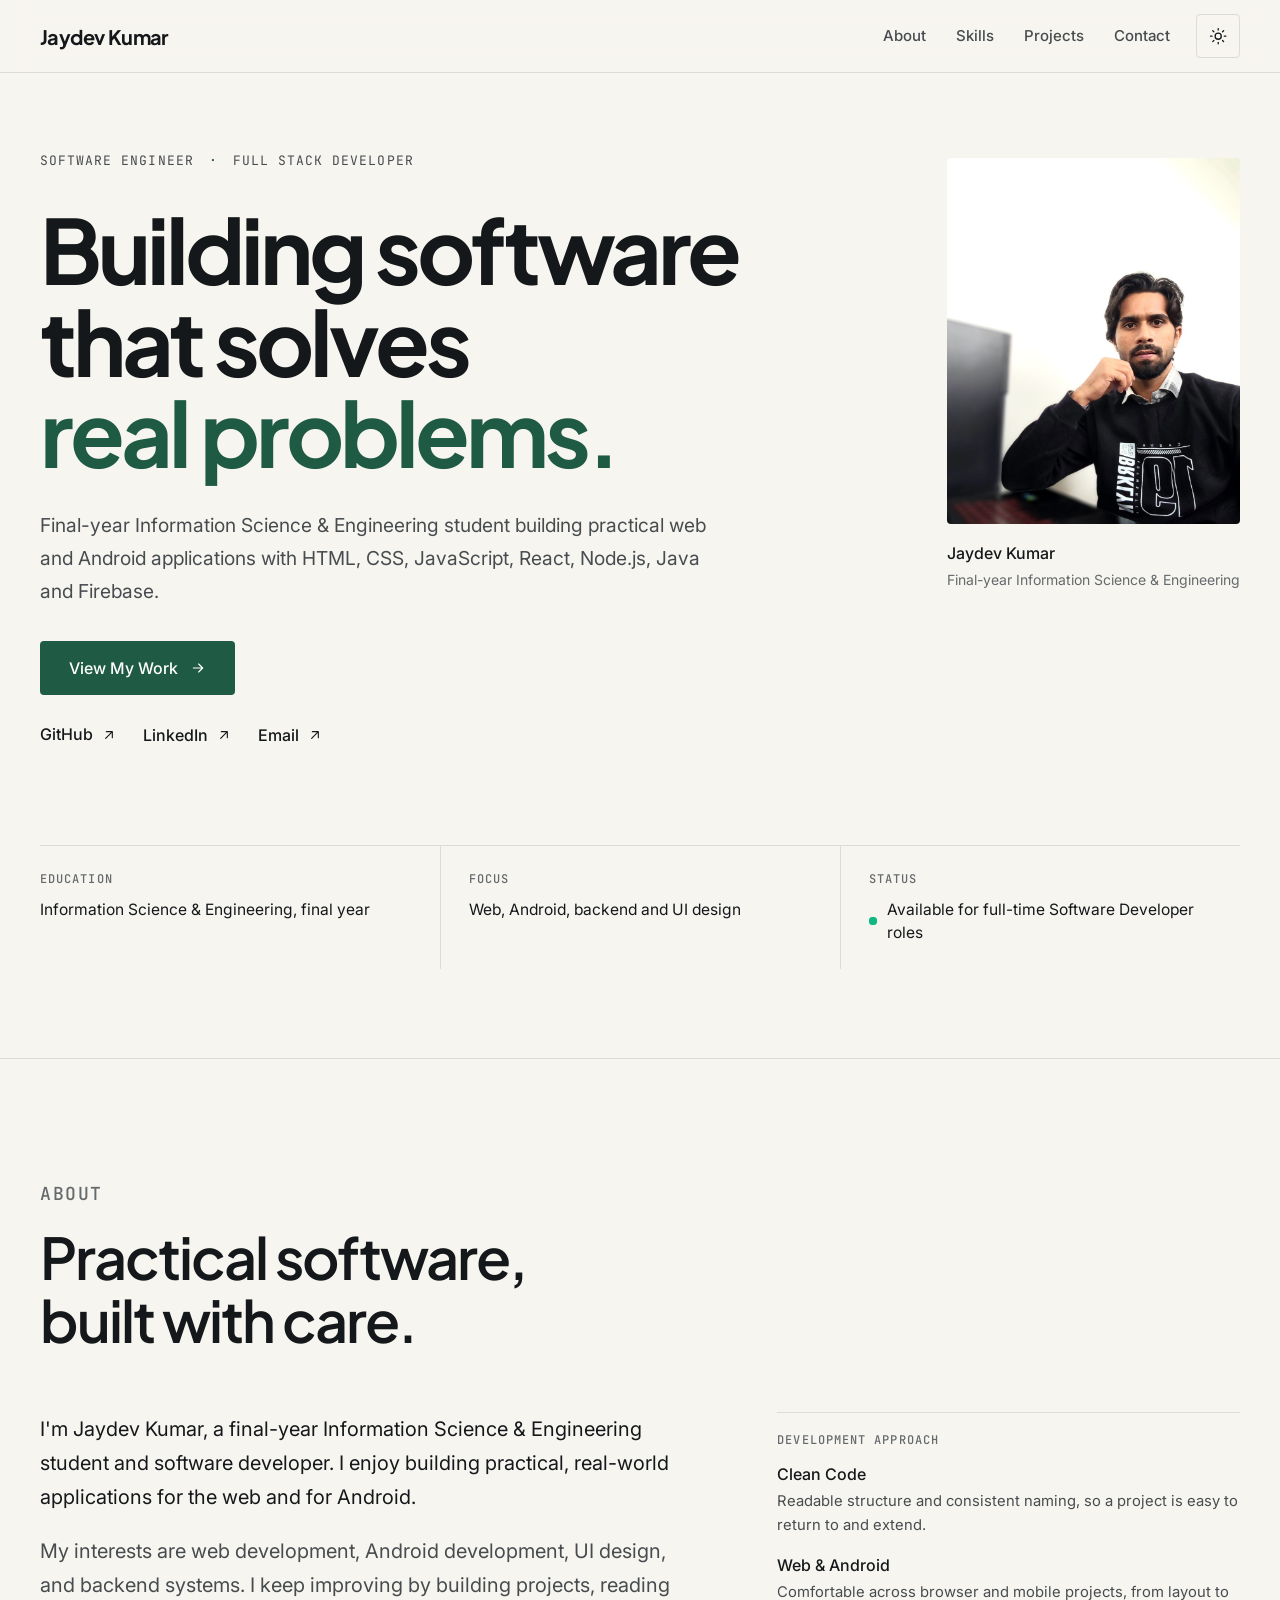
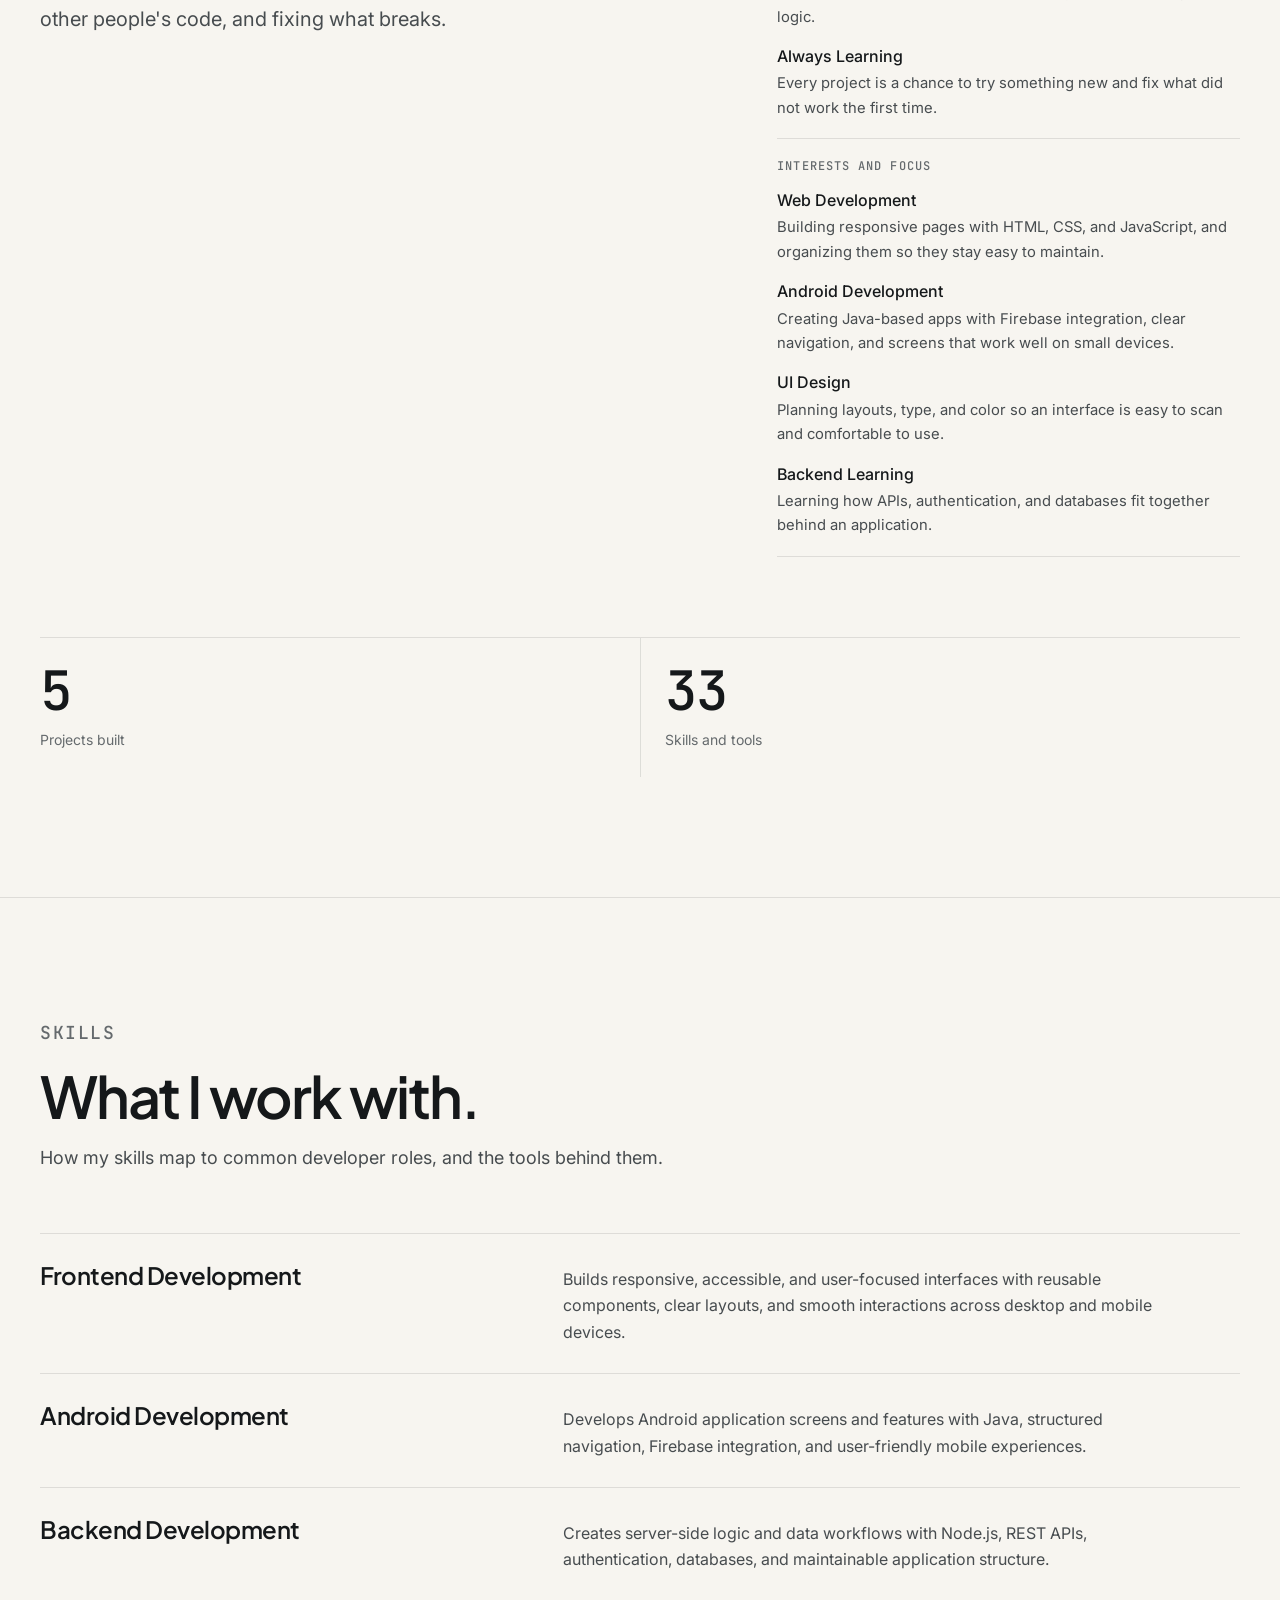
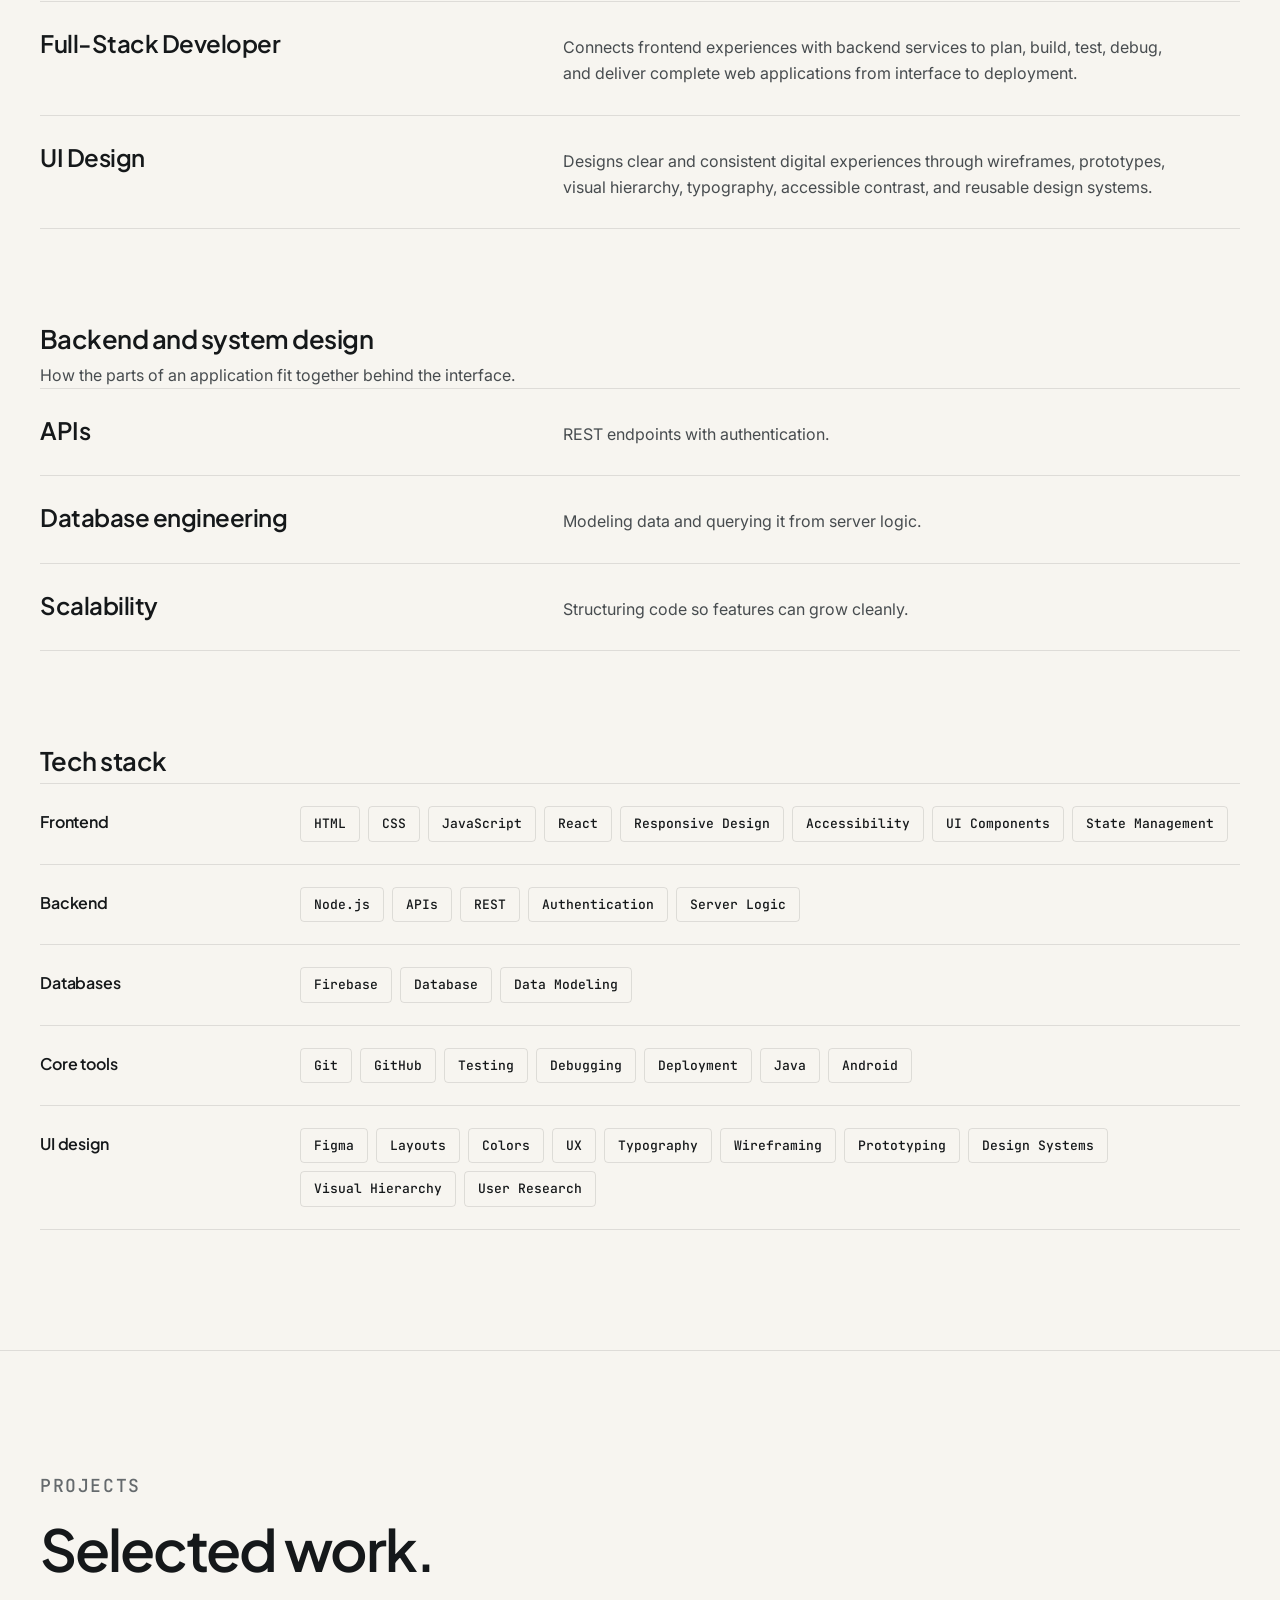
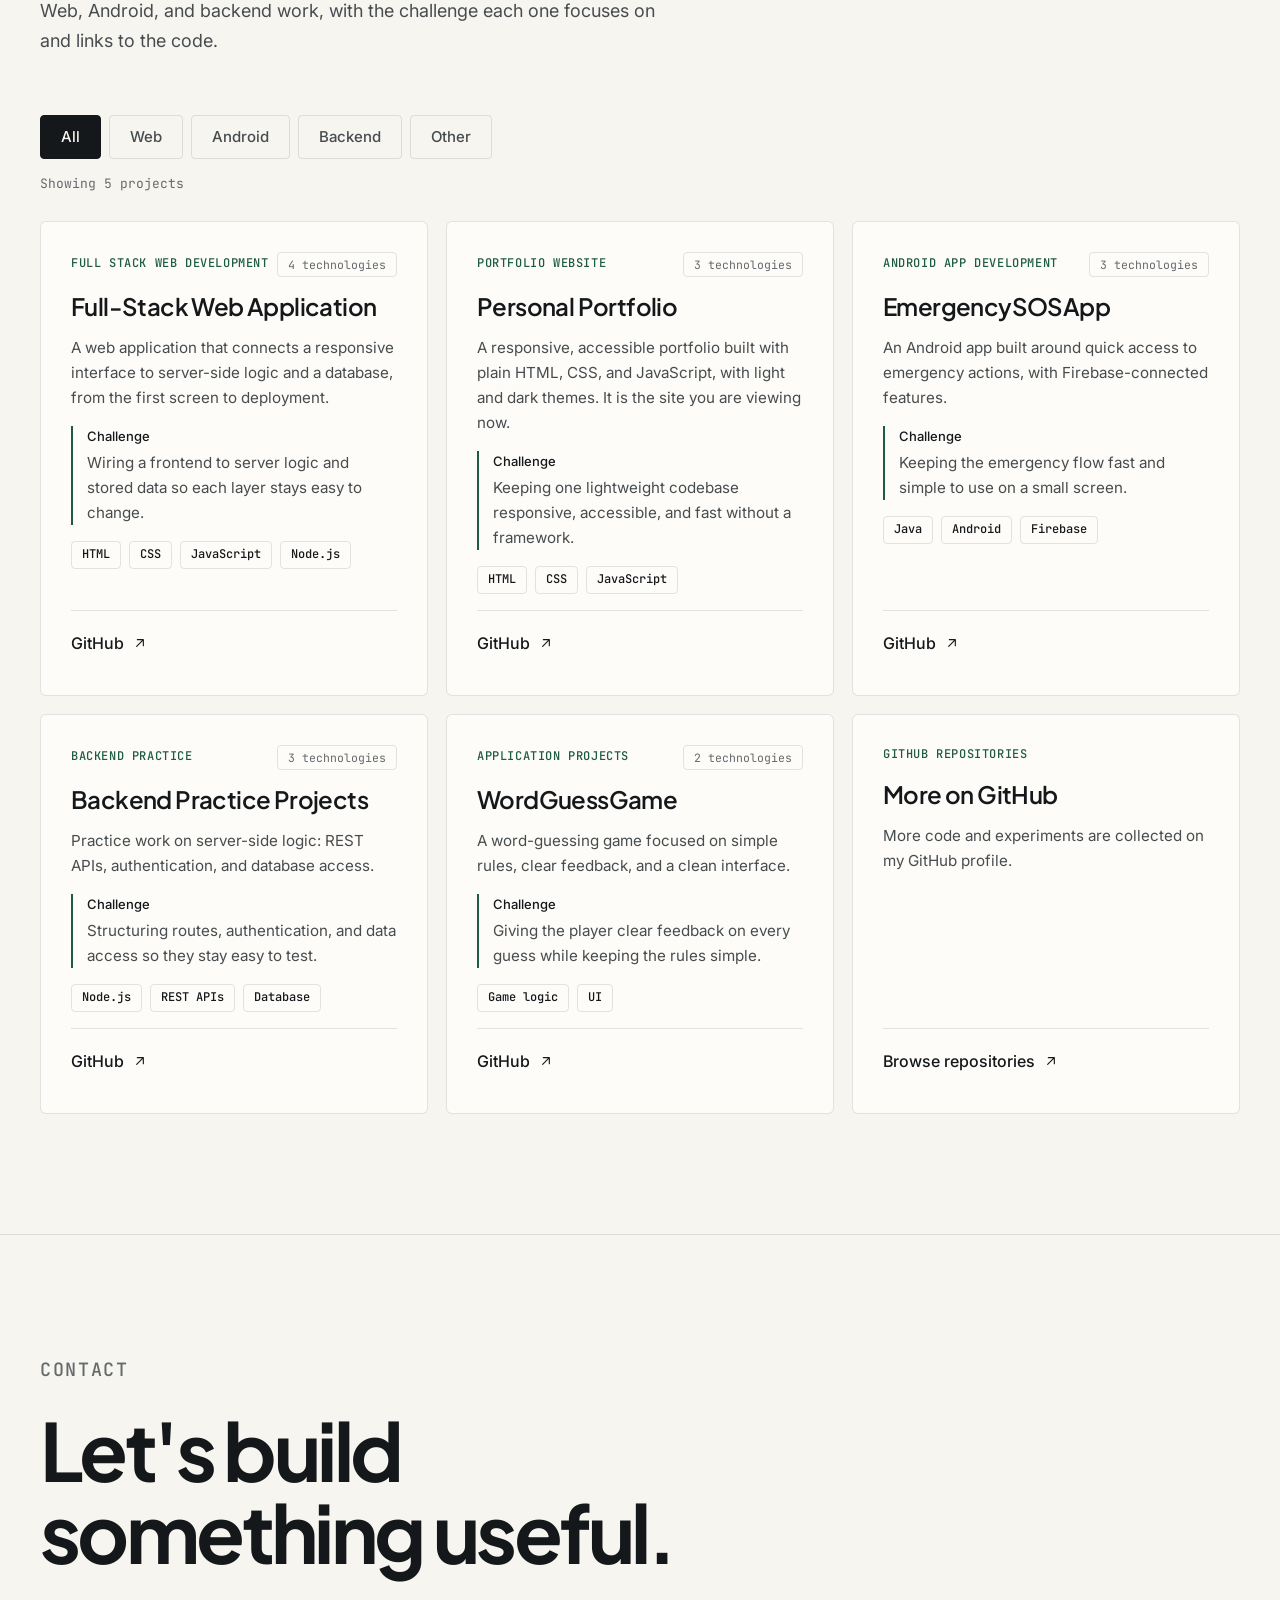
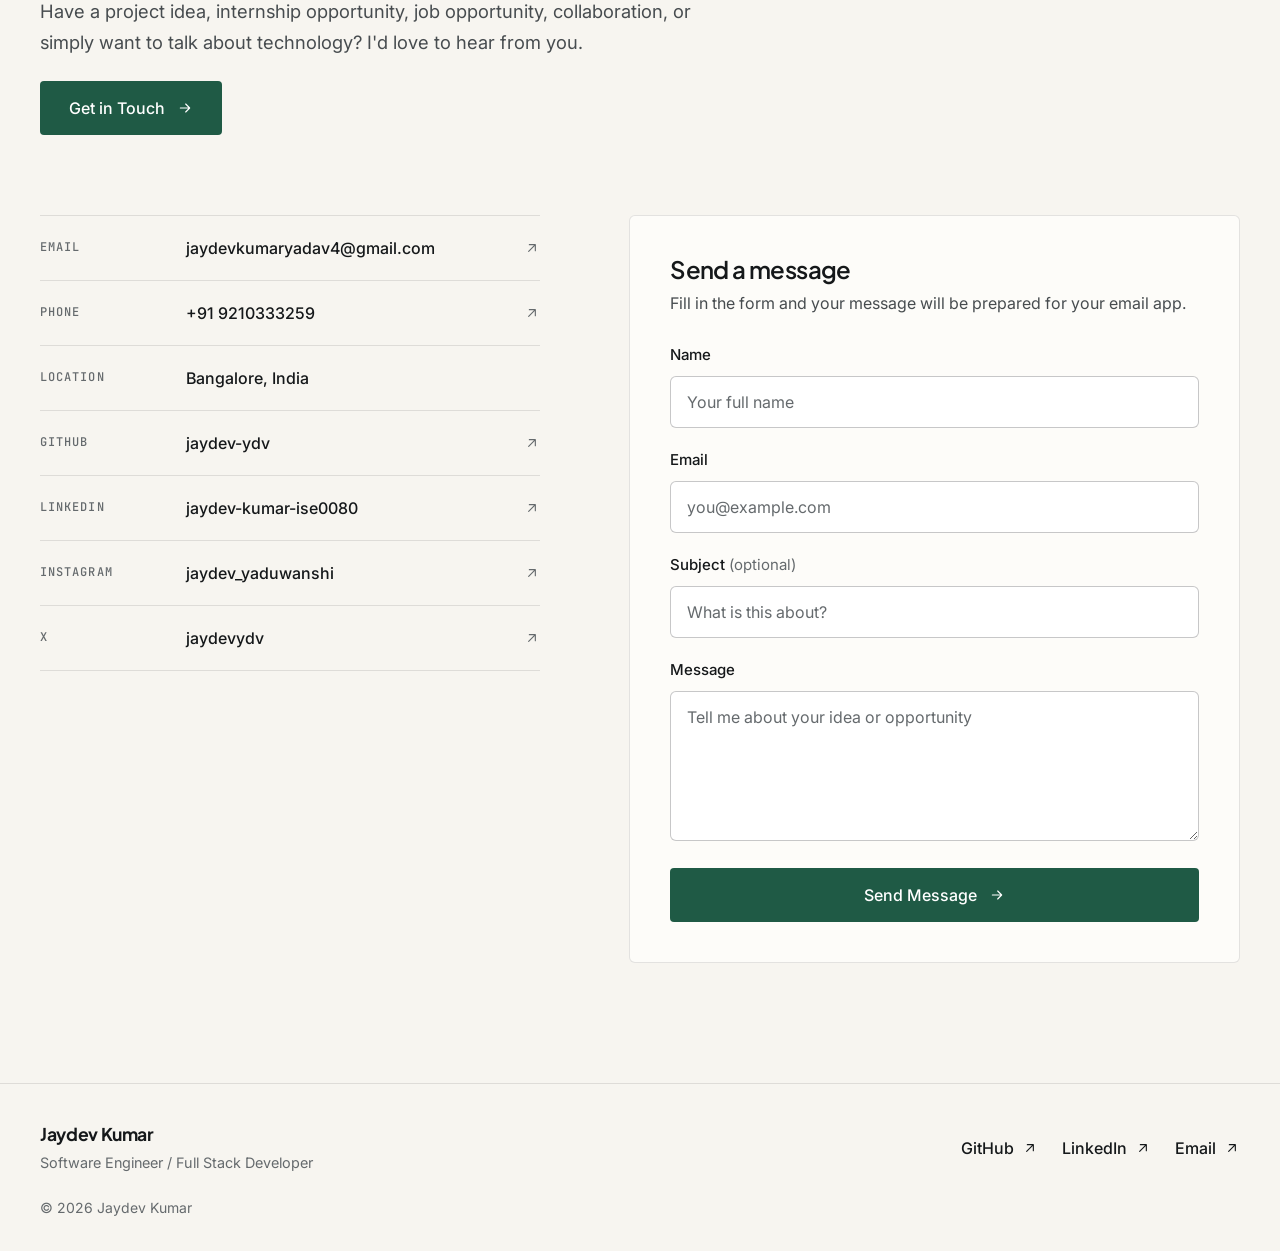
==== index.html @ a33bdfae "Add portfolio website" ====
<!DOCTYPE html>
<html lang="en" data-theme="light">
<head>
    <meta charset="utf-8">
    <meta name="viewport" content="width=device-width, initial-scale=1">
    <title>Jaydev Kumar | Software Engineer &amp; Full-Stack Developer</title>
    <meta name="description" content="Portfolio of Jaydev Kumar, a final-year Information Science &amp; Engineering student and full-stack developer building practical web and Android applications with JavaScript, React, Node.js, Java and Firebase.">
    <meta name="theme-color" content="#f7f5f0">
    <meta name="color-scheme" content="light dark">
    <meta property="og:type" content="website">
    <meta property="og:title" content="Jaydev Kumar | Software Engineer &amp; Full-Stack Developer">
    <meta property="og:description" content="Final-year Information Science &amp; Engineering student building practical web and Android applications. View projects, skills and contact details.">
    <meta name="twitter:card" content="summary">
    <script type="application/ld+json">
    {
        "@context": "https://schema.org",
        "@type": "Person",
        "name": "Jaydev Kumar",
        "jobTitle": "Software Engineer and Full-Stack Developer",
        "description": "Final-year Information Science and Engineering student building practical web and Android applications with JavaScript, React, Node.js, Java and Firebase."
    }
    </script>

    <!-- Sets the theme before first paint: saved choice, otherwise the system preference. Prevents a wrong-theme flash. -->
    <script>
        (function () {
            var t = null;
            try { t = localStorage.getItem("theme"); } catch (e) {}
            if (t !== "light" && t !== "dark") {
                t = window.matchMedia && window.matchMedia("(prefers-color-scheme: dark)").matches ? "dark" : "light";
            }
            document.documentElement.setAttribute("data-theme", t);
            var m = document.querySelector('meta[name="theme-color"]');
            if (m) m.setAttribute("content", t === "dark" ? "#08071a" : "#f7f5f0");
        })();
    </script>

    <link rel="icon" href="data:image/svg+xml,%3Csvg xmlns='http://www.w3.org/2000/svg' viewBox='0 0 64 64'%3E%3Crect width='64' height='64' rx='14' fill='%231f5a45'/%3E%3Ctext x='32' y='42' font-size='28' font-family='Arial' font-weight='800' text-anchor='middle' fill='white'%3EJK%3C/text%3E%3C/svg%3E">
    <link rel="preconnect" href="https://fonts.googleapis.com">
    <link rel="preconnect" href="https://fonts.gstatic.com" crossorigin>
    <link href="https://fonts.googleapis.com/css2?family=Inter:wght@400;500&amp;family=JetBrains+Mono:wght@500&amp;family=Plus+Jakarta+Sans:wght@500;600;700;800&amp;display=swap" rel="stylesheet">
    <link rel="stylesheet" href="https://cdnjs.cloudflare.com/ajax/libs/font-awesome/6.5.2/css/all.min.css">
    <link rel="stylesheet" href="style.css">
    <script src="script.js" defer></script>
</head>
<body>
    <!-- Icon sprite -->
    <svg class="sprite" aria-hidden="true" focusable="false">
        <symbol id="i-sun" viewBox="0 0 24 24"><circle cx="12" cy="12" r="4"/><path d="M12 2v2M12 20v2M4.9 4.9l1.4 1.4M17.7 17.7l1.4 1.4M2 12h2M20 12h2M4.9 19.1l1.4-1.4M17.7 6.3l1.4-1.4"/></symbol>
        <symbol id="i-moon" viewBox="0 0 24 24"><path d="M21 12.8A9 9 0 1 1 11.2 3a7 7 0 0 0 9.8 9.8z"/></symbol>
        <symbol id="i-arrow-right" viewBox="0 0 24 24"><path d="M5 12h14M13 6l6 6-6 6"/></symbol>
        <symbol id="i-arrow-down" viewBox="0 0 24 24"><path d="M12 5v14M6 13l6 6 6-6"/></symbol>
        <symbol id="i-arrow-ne" viewBox="0 0 24 24"><path d="M7 17 17 7M8 7h9v9"/></symbol>
    </svg>

    <!-- Dark theme only: a quiet universe behind the page. Built by script.js, hidden in light. -->
    <div class="cosmos" aria-hidden="true">
        <span class="nebula nebula--a"></span>
        <span class="nebula nebula--b"></span>
        <span class="nebula nebula--c"></span>
        <span class="stars stars--a" data-share="0.5"></span>
        <span class="stars stars--b" data-share="0.3"></span>
        <span class="stars stars--md stars--drift" data-share="0.15"></span>
        <span class="stars stars--lg stars--a" data-share="0.05"></span>
    </div>

    <a class="skip-link" href="#main">Skip to main content</a>

    <header class="site-header">
        <nav class="container nav" aria-label="Primary">
            <a class="brand" href="#home" aria-label="Jaydev Kumar, back to top">Jaydev Kumar</a>

            <div class="nav-menu" id="nav-menu">
                <ul class="nav-links">
                    <li><a href="#about" data-nav="about">About</a></li>
                    <li><a href="#skills" data-nav="skills">Skills</a></li>
                    <li><a href="#projects" data-nav="projects">Projects</a></li>
                    <li><a href="#contact" data-nav="contact">Contact</a></li>
                </ul>
                <!-- Add your resume as resume.pdf next to this file. Both CV links hide themselves if it is missing. -->
                <a class="nav-cv" href="resume.pdf" download="Jaydev-Kumar-Resume.pdf" data-resume>Download CV <svg class="ico ico-d" aria-hidden="true"><use href="#i-arrow-down"/></svg></a>
            </div>

            <div class="nav-tools">
                <button class="theme-toggle" type="button" data-theme-toggle aria-label="Switch to dark theme" title="Switch theme">
                    <svg class="ico ico-sun" aria-hidden="true"><use href="#i-sun"/></svg>
                    <svg class="ico ico-moon" aria-hidden="true"><use href="#i-moon"/></svg>
                </button>
                <button class="nav-toggle" type="button" aria-expanded="false" aria-controls="nav-menu" aria-label="Menu">
                    <span></span><span></span><span></span>
                </button>
            </div>
        </nav>
    </header>

    <!-- Floating social icons: dark theme, wide screens -->
    <nav class="float-socials" aria-label="Social links">
        <a href="https://github.com/jaydev-ydv" target="_blank" rel="noopener noreferrer" aria-label="GitHub (opens in a new tab)" title="GitHub"><i class="fa-brands fa-github" aria-hidden="true"></i></a>
        <a href="https://www.linkedin.com/in/jaydev-kumar-ise0080/" target="_blank" rel="noopener noreferrer" aria-label="LinkedIn (opens in a new tab)" title="LinkedIn"><i class="fa-brands fa-linkedin-in" aria-hidden="true"></i></a>
        <a href="https://mail.google.com/mail/?view=cm&amp;fs=1&amp;to=jaydevkumaryadav4@gmail.com" target="_blank" rel="noopener noreferrer" aria-label="Email (opens in a new tab)" title="Email"><i class="fa-solid fa-envelope" aria-hidden="true"></i></a>
    </nav>

    <main id="main" tabindex="-1">

        <!-- HERO -->
        <section class="hero" id="home" data-spy="home" aria-labelledby="hero-title">
            <div class="container">
                <div class="hero-grid">
                    <div class="hero-copy">
                        <p class="eyebrow">Software Engineer <i>&middot;</i> Full Stack Developer</p>
                        <h1 id="hero-title">Building software that solves <span class="accent">real problems.</span></h1>
                        <p class="hero-lead">Final-year Information Science &amp; Engineering student building practical web and Android applications with HTML, CSS, JavaScript, React, Node.js, Java and Firebase.</p>
                        <div class="btn-row">
                            <a class="btn btn-primary" href="#projects">View My Work <svg class="ico ico-r" aria-hidden="true"><use href="#i-arrow-right"/></svg></a>
                            <a class="btn btn-ghost" href="resume.pdf" download="Jaydev-Kumar-Resume.pdf" data-resume>Download CV <svg class="ico ico-d" aria-hidden="true"><use href="#i-arrow-down"/></svg></a>
                        </div>
                        <ul class="hero-links" aria-label="Find me online">
                            <li><a class="link-arrow" href="https://github.com/jaydev-ydv" target="_blank" rel="noopener noreferrer">GitHub <svg class="ico" aria-hidden="true"><use href="#i-arrow-ne"/></svg><span class="visually-hidden"> (opens in a new tab)</span></a></li>
                            <li><a class="link-arrow" href="https://www.linkedin.com/in/jaydev-kumar-ise0080/" target="_blank" rel="noopener noreferrer">LinkedIn <svg class="ico" aria-hidden="true"><use href="#i-arrow-ne"/></svg><span class="visually-hidden"> (opens in a new tab)</span></a></li>
                            <li><a class="link-arrow" href="https://mail.google.com/mail/?view=cm&amp;fs=1&amp;to=jaydevkumaryadav4@gmail.com" target="_blank" rel="noopener noreferrer">Email <svg class="ico" aria-hidden="true"><use href="#i-arrow-ne"/></svg><span class="visually-hidden"> (opens in a new tab)</span></a></li>
                        </ul>
                    </div>

                    <div class="hero-visual">
                        <figure class="portrait">
                            <span class="sky-body moon" aria-hidden="true"></span>
                            <span class="sky-body planet" aria-hidden="true"></span>
                            <div class="portrait-frame">
                                <span class="portrait-initials" aria-hidden="true">JK</span>
                                <img src="images/profile.jpeg" alt="Portrait of Jaydev Kumar" width="800" height="1000" fetchpriority="high" decoding="async">
                            </div>
                            <figcaption>
                                <strong>Jaydev Kumar</strong>
                                <span>Final-year Information Science &amp; Engineering</span>
                            </figcaption>
                        </figure>
                    </div>
                </div>

                <dl class="hero-meta">
                    <div class="meta-cell">
                        <dt class="label">Education</dt>
                        <dd>Information Science &amp; Engineering, final year</dd>
                    </div>
                    <div class="meta-cell">
                        <dt class="label">Focus</dt>
                        <dd>Web, Android, backend and UI design</dd>
                    </div>
                    <div class="meta-cell">
                        <dt class="label">Status</dt>
                        <dd><span class="pulse" aria-hidden="true"></span>Available for full-time Software Developer roles</dd>
                    </div>
                </dl>
            </div>
        </section>

        <!-- ABOUT -->
        <section class="section section--first" id="about" data-spy="about" aria-labelledby="about-title">
            <div class="container">
                <div class="section-head" data-reveal>
                    <p class="label">About</p>
                    <h2 id="about-title">Practical software, built with care.</h2>
                </div>

                <div class="about-grid">
                    <div class="about-copy" data-reveal>
                        <p>I'm Jaydev Kumar, a final-year Information Science &amp; Engineering student and software developer. I enjoy building practical, real-world applications for the web and for Android.</p>
                        <p>My interests are web development, Android development, UI design, and backend systems. I keep improving by building projects, reading other people's code, and fixing what breaks.</p>
                    </div>

                    <dl class="facts" data-reveal>
                        <div>
                            <dt class="label">Development approach</dt>
                            <dd>
                                <ul class="approach">
                                    <li><strong>Clean Code</strong><span>Readable structure and consistent naming, so a project is easy to return to and extend.</span></li>
                                    <li><strong>Web &amp; Android</strong><span>Comfortable across browser and mobile projects, from layout to logic.</span></li>
                                    <li><strong>Always Learning</strong><span>Every project is a chance to try something new and fix what did not work the first time.</span></li>
                                </ul>
                            </dd>
                        </div>
                        <div>
                            <dt class="label">Interests and focus</dt>
                            <dd>
                                <ul class="approach">
                                    <li><strong>Web Development</strong><span>Building responsive pages with HTML, CSS, and JavaScript, and organizing them so they stay easy to maintain.</span></li>
                                    <li><strong>Android Development</strong><span>Creating Java-based apps with Firebase integration, clear navigation, and screens that work well on small devices.</span></li>
                                    <li><strong>UI Design</strong><span>Planning layouts, type, and color so an interface is easy to scan and comfortable to use.</span></li>
                                    <li><strong>Backend Learning</strong><span>Learning how APIs, authentication, and databases fit together behind an application.</span></li>
                                </ul>
                            </dd>
                        </div>
                    </dl>
                </div>

                <!-- Counts are read from the page, so they always match. -->
                <div class="stats" data-reveal>
                    <div class="stat">
                        <span class="stat-num" data-stat="projects">5</span>
                        <span class="stat-label">Projects built</span>
                    </div>
                    <div class="stat">
                        <span class="stat-num" data-stat="skills">33</span>
                        <span class="stat-label">Skills and tools</span>
                    </div>
                    <!-- Set data-value to your real LeetCode count (for example data-value="120"). Stays hidden until then. -->
                    <div class="stat" data-stat-optional data-value="">
                        <span class="stat-num" data-stat="leetcode">0</span>
                        <span class="stat-label">LeetCode problems solved</span>
                    </div>
                </div>
            </div>
        </section>

        <!-- SKILLS -->
        <section class="section" id="skills" data-spy="skills" aria-labelledby="skills-title">
            <div class="container">
                <div class="section-head" data-reveal>
                    <p class="label">Skills</p>
                    <h2 id="skills-title">What I work with.</h2>
                    <p>How my skills map to common developer roles, and the tools behind them.</p>
                </div>

                <h3 class="visually-hidden">Job details</h3>
                <ul class="roles">
                    <li data-reveal>
                        <h3>Frontend Development</h3>
                        <p>Builds responsive, accessible, and user-focused interfaces with reusable components, clear layouts, and smooth interactions across desktop and mobile devices.</p>
                    </li>
                    <li data-reveal>
                        <h3>Android Development</h3>
                        <p>Develops Android application screens and features with Java, structured navigation, Firebase integration, and user-friendly mobile experiences.</p>
                    </li>
                    <li data-reveal>
                        <h3>Backend Development</h3>
                        <p>Creates server-side logic and data workflows with Node.js, REST APIs, authentication, databases, and maintainable application structure.</p>
                    </li>
                    <li data-reveal>
                        <h3>Full-Stack Developer</h3>
                        <p>Connects frontend experiences with backend services to plan, build, test, debug, and deliver complete web applications from interface to deployment.</p>
                    </li>
                    <li data-reveal>
                        <h3>UI Design</h3>
                        <p>Designs clear and consistent digital experiences through wireframes, prototypes, visual hierarchy, typography, accessible contrast, and reusable design systems.</p>
                    </li>
                </ul>

                <h3 class="subhead" data-reveal>Backend and system design</h3>
                <p data-reveal>How the parts of an application fit together behind the interface.</p>
                <ul class="roles">
                    <li data-reveal>
                        <h3>APIs</h3>
                        <p>REST endpoints with authentication.</p>
                    </li>
                    <li data-reveal>
                        <h3>Database engineering</h3>
                        <p>Modeling data and querying it from server logic.</p>
                    </li>
                    <li data-reveal>
                        <h3>Scalability</h3>
                        <p>Structuring code so features can grow cleanly.</p>
                    </li>
                </ul>

                <h3 class="subhead" data-reveal>Tech stack</h3>
                <div class="stack" id="stack" data-reveal>
                    <div class="stack-row">
                        <h3>Frontend</h3>
                        <ul class="pill-list">
                            <li class="pill">HTML</li>
                            <li class="pill">CSS</li>
                            <li class="pill">JavaScript</li>
                            <li class="pill">React</li>
                            <li class="pill">Responsive Design</li>
                            <li class="pill">Accessibility</li>
                            <li class="pill">UI Components</li>
                            <li class="pill">State Management</li>
                        </ul>
                    </div>
                    <div class="stack-row">
                        <h3>Backend</h3>
                        <ul class="pill-list">
                            <li class="pill">Node.js</li>
                            <li class="pill">APIs</li>
                            <li class="pill">REST</li>
                            <li class="pill">Authentication</li>
                            <li class="pill">Server Logic</li>
                        </ul>
                    </div>
                    <div class="stack-row">
                        <h3>Databases</h3>
                        <ul class="pill-list">
                            <li class="pill">Firebase</li>
                            <li class="pill">Database</li>
                            <li class="pill">Data Modeling</li>
                        </ul>
                    </div>
                    <div class="stack-row">
                        <h3>Core tools</h3>
                        <ul class="pill-list">
                            <li class="pill">Git</li>
                            <li class="pill">GitHub</li>
                            <li class="pill">Testing</li>
                            <li class="pill">Debugging</li>
                            <li class="pill">Deployment</li>
                            <li class="pill">Java</li>
                            <li class="pill">Android</li>
                        </ul>
                    </div>
                    <div class="stack-row">
                        <h3>UI design</h3>
                        <ul class="pill-list">
                            <li class="pill">Figma</li>
                            <li class="pill">Layouts</li>
                            <li class="pill">Colors</li>
                            <li class="pill">UX</li>
                            <li class="pill">Typography</li>
                            <li class="pill">Wireframing</li>
                            <li class="pill">Prototyping</li>
                            <li class="pill">Design Systems</li>
                            <li class="pill">Visual Hierarchy</li>
                            <li class="pill">User Research</li>
                        </ul>
                    </div>
                </div>
            </div>
        </section>

        <!-- PROJECTS -->
        <section class="section" id="projects" data-spy="projects" aria-labelledby="projects-title">
            <div class="container">
                <div class="section-head" data-reveal>
                    <p class="label">Projects</p>
                    <h2 id="projects-title">Selected work.</h2>
                    <p>Web, Android, and backend work, with the challenge each one focuses on and links to the code.</p>
                </div>

                <div class="filter-bar" role="group" aria-label="Filter projects by category">
                    <button class="filter-btn" type="button" data-filter="all" aria-pressed="true">All</button>
                    <button class="filter-btn" type="button" data-filter="web" aria-pressed="false">Web</button>
                    <button class="filter-btn" type="button" data-filter="android" aria-pressed="false">Android</button>
                    <button class="filter-btn" type="button" data-filter="backend" aria-pressed="false">Backend</button>
                    <button class="filter-btn" type="button" data-filter="other" aria-pressed="false">Other</button>
                </div>
                <p class="filter-status" id="filter-status" role="status" aria-live="polite">Showing 5 projects</p>

                <div class="projects">
                    <article class="project" data-project data-category="web" data-reveal>
                        <div class="project-top">
                            <span class="project-cat">Full Stack Web Development</span>
                            <span class="badge">4 technologies</span>
                        </div>
                        <h3>Full-Stack Web Application</h3>
                        <p>A web application that connects a responsive interface to server-side logic and a database, from the first screen to deployment.</p>
                        <p class="challenge"><strong>Challenge</strong>Wiring a frontend to server logic and stored data so each layer stays easy to change.</p>
                        <ul class="tag-list" aria-label="Technologies">
                            <li class="tag">HTML</li>
                            <li class="tag">CSS</li>
                            <li class="tag">JavaScript</li>
                            <li class="tag">Node.js</li>
                        </ul>
                        <div class="project-links">
                            <a class="link-arrow" href="https://github.com/jaydev-ydv/fullstack-web-project" target="_blank" rel="noopener noreferrer">GitHub <svg class="ico" aria-hidden="true"><use href="#i-arrow-ne"/></svg><span class="visually-hidden"> code for Full-Stack Web Application (opens in a new tab)</span></a>
                            <!-- Live links hide themselves until you replace the placeholder URL -->
                            <a class="link-arrow" href="https://YOUR-LIVE-DEMO-URL" target="_blank" rel="noopener noreferrer" data-optional>Live demo <svg class="ico" aria-hidden="true"><use href="#i-arrow-ne"/></svg><span class="visually-hidden"> of Full-Stack Web Application (opens in a new tab)</span></a>
                        </div>
                    </article>

                    <article class="project" data-project data-category="web" data-reveal>
                        <div class="project-top">
                            <span class="project-cat">Portfolio Website</span>
                            <span class="badge">3 technologies</span>
                        </div>
                        <h3>Personal Portfolio</h3>
                        <p>A responsive, accessible portfolio built with plain HTML, CSS, and JavaScript, with light and dark themes. It is the site you are viewing now.</p>
                        <p class="challenge"><strong>Challenge</strong>Keeping one lightweight codebase responsive, accessible, and fast without a framework.</p>
                        <ul class="tag-list" aria-label="Technologies">
                            <li class="tag">HTML</li>
                            <li class="tag">CSS</li>
                            <li class="tag">JavaScript</li>
                        </ul>
                        <div class="project-links">
                            <a class="link-arrow" href="https://github.com/jaydev-ydv/portfolio" target="_blank" rel="noopener noreferrer">GitHub <svg class="ico" aria-hidden="true"><use href="#i-arrow-ne"/></svg><span class="visually-hidden"> code for Personal Portfolio (opens in a new tab)</span></a>
                            <a class="link-arrow" href="https://YOUR-LIVE-SITE-URL" target="_blank" rel="noopener noreferrer" data-optional>Live site <svg class="ico" aria-hidden="true"><use href="#i-arrow-ne"/></svg><span class="visually-hidden"> of Personal Portfolio (opens in a new tab)</span></a>
                        </div>
                    </article>

                    <article class="project" data-project data-category="android" data-reveal>
                        <div class="project-top">
                            <span class="project-cat">Android App Development</span>
                            <span class="badge">3 technologies</span>
                        </div>
                        <h3>EmergencySOSApp</h3>
                        <p>An Android app built around quick access to emergency actions, with Firebase-connected features.</p>
                        <p class="challenge"><strong>Challenge</strong>Keeping the emergency flow fast and simple to use on a small screen.</p>
                        <ul class="tag-list" aria-label="Technologies">
                            <li class="tag">Java</li>
                            <li class="tag">Android</li>
                            <li class="tag">Firebase</li>
                        </ul>
                        <div class="project-links">
                            <a class="link-arrow" href="https://github.com/jaydev-ydv/EmergencySOSApp" target="_blank" rel="noopener noreferrer">GitHub <svg class="ico" aria-hidden="true"><use href="#i-arrow-ne"/></svg><span class="visually-hidden"> code for EmergencySOSApp (opens in a new tab)</span></a>
                            <a class="link-arrow" href="https://YOUR-LIVE-SITE-URL" target="_blank" rel="noopener noreferrer" data-optional>Live site <svg class="ico" aria-hidden="true"><use href="#i-arrow-ne"/></svg><span class="visually-hidden"> of EmergencySOSApp (opens in a new tab)</span></a>
                        </div>
                    </article>

                    <article class="project" data-project data-category="backend" data-reveal>
                        <div class="project-top">
                            <span class="project-cat">Backend Practice</span>
                            <span class="badge">3 technologies</span>
                        </div>
                        <h3>Backend Practice Projects</h3>
                        <p>Practice work on server-side logic: REST APIs, authentication, and database access.</p>
                        <p class="challenge"><strong>Challenge</strong>Structuring routes, authentication, and data access so they stay easy to test.</p>
                        <ul class="tag-list" aria-label="Technologies">
                            <li class="tag">Node.js</li>
                            <li class="tag">REST APIs</li>
                            <li class="tag">Database</li>
                        </ul>
                        <div class="project-links">
                            <a class="link-arrow" href="https://github.com/jaydev-ydv/backend-practice" target="_blank" rel="noopener noreferrer">GitHub <svg class="ico" aria-hidden="true"><use href="#i-arrow-ne"/></svg><span class="visually-hidden"> code for Backend Practice Projects (opens in a new tab)</span></a>
                            <a class="link-arrow" href="https://YOUR-LIVE-SITE-URL" target="_blank" rel="noopener noreferrer" data-optional>Live site <svg class="ico" aria-hidden="true"><use href="#i-arrow-ne"/></svg><span class="visually-hidden"> of Backend Practice Projects (opens in a new tab)</span></a>
                        </div>
                    </article>

                    <article class="project" data-project data-category="other" data-reveal>
                        <div class="project-top">
                            <span class="project-cat">Application Projects</span>
                            <span class="badge">2 technologies</span>
                        </div>
                        <h3>WordGuessGame</h3>
                        <p>A word-guessing game focused on simple rules, clear feedback, and a clean interface.</p>
                        <p class="challenge"><strong>Challenge</strong>Giving the player clear feedback on every guess while keeping the rules simple.</p>
                        <ul class="tag-list" aria-label="Technologies">
                            <li class="tag">Game logic</li>
                            <li class="tag">UI</li>
                        </ul>
                        <div class="project-links">
                            <a class="link-arrow" href="https://github.com/jaydev-ydv/WordGuessGame" target="_blank" rel="noopener noreferrer">GitHub <svg class="ico" aria-hidden="true"><use href="#i-arrow-ne"/></svg><span class="visually-hidden"> code for WordGuessGame (opens in a new tab)</span></a>
                            <a class="link-arrow" href="https://YOUR-LIVE-SITE-URL" target="_blank" rel="noopener noreferrer" data-optional>Live site <svg class="ico" aria-hidden="true"><use href="#i-arrow-ne"/></svg><span class="visually-hidden"> of WordGuessGame (opens in a new tab)</span></a>
                        </div>
                    </article>

                    <!-- Not counted as a project -->
                    <article class="project" data-project data-more data-category="other" data-reveal>
                        <div class="project-top">
                            <span class="project-cat">GitHub Repositories</span>
                        </div>
                        <h3>More on GitHub</h3>
                        <p>More code and experiments are collected on my GitHub profile.</p>
                        <div class="project-links">
                            <a class="link-arrow" href="https://github.com/jaydev-ydv" target="_blank" rel="noopener noreferrer">Browse repositories <svg class="ico" aria-hidden="true"><use href="#i-arrow-ne"/></svg><span class="visually-hidden"> (opens in a new tab)</span></a>
                        </div>
                    </article>
                </div>
            </div>
        </section>

        <!-- CONTACT -->
        <section class="section" id="contact" data-spy="contact" aria-labelledby="contact-title">
            <div class="container">
                <div class="contact-intro" data-reveal>
                    <p class="label">Contact</p>
                    <h2 class="h2" id="contact-title">Let's build something useful.</h2>
                    <p>Have a project idea, internship opportunity, job opportunity, collaboration, or simply want to talk about technology? I'd love to hear from you.</p>
                    <a class="btn btn-primary" href="https://mail.google.com/mail/?view=cm&amp;fs=1&amp;to=jaydevkumaryadav4@gmail.com" target="_blank" rel="noopener noreferrer">Get in Touch <svg class="ico ico-r" aria-hidden="true"><use href="#i-arrow-right"/></svg></a>
                </div>

                <div class="contact-grid">
                    <div data-reveal>
                        <h3 class="visually-hidden">Contact details</h3>
                        <ul class="contact-rows">
                            <li><a class="contact-row" href="https://mail.google.com/mail/?view=cm&amp;fs=1&amp;to=jaydevkumaryadav4@gmail.com" target="_blank" rel="noopener noreferrer"><span class="label">Email</span><strong>jaydevkumaryadav4@gmail.com</strong><svg class="ico" aria-hidden="true"><use href="#i-arrow-ne"/></svg><span class="visually-hidden"> (opens in a new tab)</span></a></li>
                            <li><a class="contact-row" href="tel:+919210333259"><span class="label">Phone</span><strong>+91&nbsp;9210333259</strong><svg class="ico" aria-hidden="true"><use href="#i-arrow-ne"/></svg></a></li>
                            <li><div class="contact-row"><span class="label">Location</span><strong>Bangalore, India</strong></div></li>
                            <li><a class="contact-row" href="https://github.com/jaydev-ydv" target="_blank" rel="noopener noreferrer"><span class="label">GitHub</span><strong>jaydev-ydv</strong><svg class="ico" aria-hidden="true"><use href="#i-arrow-ne"/></svg><span class="visually-hidden"> (opens in a new tab)</span></a></li>
                            <li><a class="contact-row" href="https://www.linkedin.com/in/jaydev-kumar-ise0080/" target="_blank" rel="noopener noreferrer"><span class="label">LinkedIn</span><strong>jaydev-kumar-ise0080</strong><svg class="ico" aria-hidden="true"><use href="#i-arrow-ne"/></svg><span class="visually-hidden"> (opens in a new tab)</span></a></li>
                            <li><a class="contact-row" href="https://www.instagram.com/jaydev_yaduwanshi/?__pwa=1" target="_blank" rel="noopener noreferrer"><span class="label">Instagram</span><strong>jaydev_yaduwanshi</strong><svg class="ico" aria-hidden="true"><use href="#i-arrow-ne"/></svg><span class="visually-hidden"> (opens in a new tab)</span></a></li>
                            <li><a class="contact-row" href="https://x.com/jaydevydv" target="_blank" rel="noopener noreferrer"><span class="label">X</span><strong>jaydevydv</strong><svg class="ico" aria-hidden="true"><use href="#i-arrow-ne"/></svg><span class="visually-hidden"> (opens in a new tab)</span></a></li>
                        </ul>
                    </div>

                    <div class="form-card" data-reveal>
                        <h3>Send a message</h3>
                        <p>Fill in the form and your message will be prepared for your email app.</p>

                        <form class="form" id="contact-form" novalidate data-mailto="jaydevkumaryadav4@gmail.com">
                            <div class="field">
                                <label for="name">Name</label>
                                <input type="text" id="name" name="name" autocomplete="name" required aria-describedby="name-error" placeholder="Your full name" maxlength="80">
                                <p class="field-error" id="name-error" hidden></p>
                            </div>
                            <div class="field">
                                <label for="email">Email</label>
                                <input type="email" id="email" name="email" autocomplete="email" required aria-describedby="email-error" placeholder="you@example.com">
                                <p class="field-error" id="email-error" hidden></p>
                            </div>
                            <div class="field">
                                <label for="subject">Subject <span class="optional">(optional)</span></label>
                                <input type="text" id="subject" name="subject" aria-describedby="subject-error" placeholder="What is this about?" maxlength="120">
                                <p class="field-error" id="subject-error" hidden></p>
                            </div>
                            <div class="field">
                                <label for="message">Message</label>
                                <textarea id="message" name="message" required aria-describedby="message-error" placeholder="Tell me about your idea or opportunity" maxlength="1500"></textarea>
                                <p class="field-error" id="message-error" hidden></p>
                            </div>
                            <button class="btn btn-primary" type="submit">Send Message <svg class="ico ico-r" aria-hidden="true"><use href="#i-arrow-right"/></svg></button>
                        </form>

                        <div class="form-status" id="form-status" role="status" hidden>
                            <h4 tabindex="-1"><i class="fa-solid fa-circle-check" aria-hidden="true"></i> Thanks for reaching out!</h4>
                            <p>This site has no mail server, so nothing has been sent yet. Use the button below to send your message from your email app.</p>
                            <div class="btn-row">
                                <a class="btn btn-primary" id="mailto-link" href="https://mail.google.com/mail/?view=cm&amp;fs=1&amp;to=jaydevkumaryadav4@gmail.com" target="_blank" rel="noopener noreferrer">Open Gmail</a>
                                <button class="btn btn-ghost" type="button" id="form-reset">Write another message</button>
                            </div>
                        </div>
                    </div>
                </div>
            </div>
        </section>
    </main>

    <footer class="site-footer">
        <div class="container footer-main">
            <div class="footer-brand">
                <strong>Jaydev Kumar</strong>
                <span>Software Engineer / Full Stack Developer</span>
            </div>
            <ul class="footer-links" aria-label="Social links">
                <li><a class="link-arrow" href="https://github.com/jaydev-ydv" target="_blank" rel="noopener noreferrer">GitHub <svg class="ico" aria-hidden="true"><use href="#i-arrow-ne"/></svg><span class="visually-hidden"> (opens in a new tab)</span></a></li>
                <li><a class="link-arrow" href="https://www.linkedin.com/in/jaydev-kumar-ise0080/" target="_blank" rel="noopener noreferrer">LinkedIn <svg class="ico" aria-hidden="true"><use href="#i-arrow-ne"/></svg><span class="visually-hidden"> (opens in a new tab)</span></a></li>
                <li><a class="link-arrow" href="https://mail.google.com/mail/?view=cm&amp;fs=1&amp;to=jaydevkumaryadav4@gmail.com" target="_blank" rel="noopener noreferrer">Email <svg class="ico" aria-hidden="true"><use href="#i-arrow-ne"/></svg><span class="visually-hidden"> (opens in a new tab)</span></a></li>
            </ul>
        </div>
        <div class="container footer-bottom">
            <p>&copy; <span id="year">2026</span> Jaydev Kumar</p>
        </div>
    </footer>
</body>
</html>
---- style.css ----
/* ==========================================================================
   Jaydev Kumar — Portfolio
   One design system, two moods:
     Light  → warm ivory, near-black type, deep-emerald accent (editorial)
     Dark   → deep navy-violet, soft lavender accent, quiet cosmic backdrop
   1 Tokens · 2 Base · 3 Cosmos (dark) · 4 Header & nav · 5 Controls
   6 Hero · 7 Sections · 8 About · 9 Skills · 10 Projects · 11 Contact
   12 Footer · 13 Motion · 14 Responsive
   ========================================================================== */

/* 1. TOKENS --------------------------------------------------------------- */
:root {
    color-scheme: light;

    /* Surfaces */
    --bg: #f7f5f0;
    --bg-alt: #f0ede5;
    --surface: #fdfcf9;
    --surface-hover: #ffffff;
    --menu-bg: #fdfcf9;
    --field: #ffffff;
    --nav-bg: rgba(247, 245, 240, 0.88);

    /* Text */
    --text: #15181a;
    --text-2: #474c4f;
    --text-3: #656a6d;

    /* Accent: deep emerald */
    --accent: #1f5a45;
    --accent-hover: #174636;
    --accent-text: #1f5a45;
    --accent-soft: rgba(31, 90, 69, 0.08);
    --on-accent: #ffffff;

    /* Lines & depth */
    --border: rgba(21, 24, 26, 0.11);
    --border-strong: rgba(21, 24, 26, 0.24);
    --shadow-card: 0 22px 44px -26px rgba(21, 24, 26, 0.35);
    --focus: #1f5a45;

    /* Status */
    --emerald: #10b981;
    --error: #b3261e;

    /* Shape: sharper in light, softer in dark */
    --r-btn: 4px;
    --r-card: 6px;
    --r-pill: 4px;
    --r-field: 6px;
    --r-photo: 4px;

    /* Type */
    --font-head: "Plus Jakarta Sans", "Inter", system-ui, sans-serif;
    --font-body: "Inter", system-ui, -apple-system, "Segoe UI", sans-serif;
    --font-mono: "JetBrains Mono", ui-monospace, "SFMono-Regular", Menlo, Consolas, monospace;

    --ease: cubic-bezier(0.4, 0, 0.2, 1);
    --container: 1200px;
}

:root[data-theme="dark"] {
    color-scheme: dark;

    --bg: #08071a;
    --bg-alt: #0b0a22;
    --surface: rgba(21, 18, 52, 0.55);
    --surface-hover: rgba(30, 25, 72, 0.7);
    --menu-bg: #0f0d2a;
    --field: rgba(255, 255, 255, 0.04);
    --nav-bg: rgba(14, 12, 40, 0.55);

    --text: #f4f2ff;
    --text-2: #b6b3d0;
    --text-3: #9995b8;

    --accent: #a78bfa;
    --accent-hover: #c4b5fd;
    --accent-text: #c4b5fd;
    --accent-soft: rgba(167, 139, 250, 0.14);
    --on-accent: #120f2b;

    --border: rgba(196, 181, 253, 0.13);
    --border-strong: rgba(196, 181, 253, 0.3);
    --shadow-card: 0 28px 60px -30px rgba(124, 92, 255, 0.6);
    --focus: #c4b5fd;

    --error: #fb7185;

    --r-btn: 12px;
    --r-card: 18px;
    --r-pill: 999px;
    --r-field: 12px;
    --r-photo: 50%;
}

/* 2. BASE ----------------------------------------------------------------- */
*,
*::before,
*::after {
    box-sizing: border-box;
}

html {
    scroll-behavior: smooth;
    scroll-padding-top: 96px;
    -webkit-text-size-adjust: 100%;
}

body {
    display: flex;
    flex-direction: column;
    min-height: 100vh;
    margin: 0;
    background: var(--bg);
    color: var(--text-2);
    font-family: var(--font-body);
    font-size: 1rem;
    line-height: 1.65;
    -webkit-font-smoothing: antialiased;
    overflow-x: hidden;
}

main {
    flex: 1 0 auto;
}

h1,
h2,
h3,
h4 {
    margin: 0;
    color: var(--text);
    font-family: var(--font-head);
    line-height: 1.1;
    text-wrap: balance;
    overflow-wrap: anywhere;
}

p {
    margin: 0;
}

ul,
dl,
dd {
    margin: 0;
    padding: 0;
    list-style: none;
}

img {
    display: block;
    max-width: 100%;
}

a {
    color: inherit;
    text-decoration: none;
}

button,
input,
textarea {
    font: inherit;
    color: inherit;
}

:focus-visible {
    outline: 2px solid var(--focus);
    outline-offset: 3px;
    border-radius: 6px;
}

::selection {
    background: var(--accent);
    color: var(--on-accent);
}

[hidden] {
    display: none !important;
}

.visually-hidden {
    position: absolute !important;
    width: 1px;
    height: 1px;
    margin: -1px;
    padding: 0;
    overflow: hidden;
    clip: rect(0, 0, 0, 0);
    white-space: nowrap;
    border: 0;
}

.skip-link {
    position: absolute;
    top: 12px;
    left: 12px;
    z-index: 300;
    padding: 10px 18px;
    border-radius: var(--r-btn);
    background: var(--accent);
    color: var(--on-accent);
    font-weight: 600;
    transform: translateY(-200%);
    transition: transform 0.3s var(--ease);
}

.skip-link:focus {
    transform: none;
}

.container {
    width: min(calc(100% - 48px), var(--container));
    margin-inline: auto;
}

.sprite {
    position: absolute;
    width: 0;
    height: 0;
    overflow: hidden;
}

.ico {
    flex: none;
    width: 1em;
    height: 1em;
    fill: none;
    stroke: currentColor;
    stroke-width: 1.7;
    stroke-linecap: round;
    stroke-linejoin: round;
}

/* Smooth cross-fade while the theme switches (class is added briefly by script) */
html.theme-anim,
html.theme-anim *,
html.theme-anim *::before,
html.theme-anim *::after {
    transition: background-color 0.45s ease, color 0.45s ease, border-color 0.45s ease,
        fill 0.45s ease, stroke 0.45s ease, box-shadow 0.45s ease !important;
}

/* 3. COSMOS (dark theme only) --------------------------------------------- */
.cosmos {
    position: fixed;
    inset: 0;
    z-index: -1;
    display: none;
    overflow: hidden;
    pointer-events: none;
    background: linear-gradient(180deg, #08071a 0%, #0a0822 55%, #07061a 100%);
}

:root[data-theme="dark"] .cosmos {
    display: block;
}

.nebula {
    position: absolute;
    width: 78vmax;
    height: 78vmax;
    border-radius: 50%;
    animation: nebula 70s ease-in-out infinite alternate;
}

.nebula--a {
    top: -34vmax;
    left: -28vmax;
    background: radial-gradient(circle, rgba(99, 60, 220, 0.2), rgba(99, 60, 220, 0) 62%);
}

.nebula--b {
    right: -34vmax;
    bottom: -38vmax;
    background: radial-gradient(circle, rgba(40, 72, 190, 0.17), rgba(40, 72, 190, 0) 62%);
    animation-duration: 90s;
    animation-delay: -30s;
}

.nebula--c {
    top: 30%;
    left: 34%;
    width: 52vmax;
    height: 52vmax;
    background: radial-gradient(circle, rgba(167, 139, 250, 0.08), rgba(167, 139, 250, 0) 64%);
    animation-duration: 110s;
    animation-delay: -55s;
}

/* Each layer is one 1–3px element whose box-shadows are the stars (built in script.js) */
.stars {
    position: absolute;
    top: 0;
    left: 0;
    width: 1px;
    height: 1px;
    border-radius: 50%;
    will-change: opacity;
}

.stars--md {
    width: 2px;
    height: 2px;
}

.stars--lg {
    width: 3px;
    height: 3px;
}

.stars--a { animation: twinkle 5s ease-in-out infinite; }
.stars--b { animation: twinkle 7.5s ease-in-out -3s infinite; }
.stars--drift { animation: twinkle 9s ease-in-out -2s infinite, drift 220s linear infinite alternate; }

.shooting-star {
    position: absolute;
    width: 150px;
    height: 2px;
    border-radius: 2px;
    background: linear-gradient(90deg, rgba(196, 181, 253, 0), rgba(196, 181, 253, 0.5) 62%, #fff);
    transform-origin: 100% 50%;
    opacity: 0;
    will-change: transform, opacity;
}

.shooting-star::after {
    content: "";
    position: absolute;
    top: 50%;
    right: -2px;
    width: 5px;
    height: 5px;
    margin-top: -2.5px;
    border-radius: 50%;
    background: #fff;
    box-shadow: 0 0 9px 2px rgba(196, 181, 253, 0.85);
}

.shooting-star.is-active {
    animation: shoot var(--dur, 1.4s) cubic-bezier(0.3, 0.1, 0.5, 1) forwards;
}

/* Moon and planet sit in the empty corners around the round portrait */
.sky-body {
    display: none;
    position: absolute;
    z-index: 0;
    border-radius: 50%;
    pointer-events: none;
}

:root[data-theme="dark"] .sky-body {
    display: block;
}

.moon {
    top: -6%;
    right: -6%;
    width: clamp(52px, 17%, 78px);
    aspect-ratio: 1;
    background:
        radial-gradient(circle at 62% 36%, rgba(112, 100, 168, 0.4) 0 8%, transparent 9%),
        radial-gradient(circle at 36% 64%, rgba(112, 100, 168, 0.34) 0 12%, transparent 13%),
        radial-gradient(circle at 70% 70%, rgba(112, 100, 168, 0.3) 0 6%, transparent 7%),
        radial-gradient(circle at 26% 38%, rgba(112, 100, 168, 0.28) 0 5%, transparent 6%),
        radial-gradient(circle at 34% 28%, #fbfaff 0%, #ddd8f4 46%, #a7a0cf 100%);
    box-shadow:
        inset -9px -7px 16px rgba(28, 20, 78, 0.6),
        0 0 32px rgba(196, 181, 253, 0.4),
        0 0 110px rgba(139, 92, 246, 0.24);
    animation: float 10s ease-in-out infinite;
}

.planet {
    bottom: 12%;
    left: -4%;
    width: clamp(30px, 10%, 46px);
    aspect-ratio: 1;
    background: radial-gradient(circle at 30% 28%, #a99cff 0%, #5c4fc2 52%, #201b56 100%);
    box-shadow:
        inset -6px -5px 10px rgba(12, 8, 44, 0.65),
        0 0 26px rgba(124, 92, 255, 0.45);
    animation: float 14s ease-in-out -4s infinite;
}

.planet::before {
    content: "";
    position: absolute;
    top: 50%;
    left: 50%;
    width: 210%;
    height: 46%;
    border: 1.5px solid rgba(196, 181, 253, 0.4);
    border-radius: 50%;
    transform: translate(-50%, -50%) rotate(-20deg);
}

/* 4. HEADER & NAV --------------------------------------------------------- */
.site-header {
    position: sticky;
    top: 0;
    z-index: 100;
    border-bottom: 1px solid var(--border);
    background: var(--nav-bg);
    -webkit-backdrop-filter: blur(12px);
    backdrop-filter: blur(12px);
    transition: box-shadow 0.3s var(--ease), background-color 0.3s var(--ease);
}

.site-header.is-scrolled {
    box-shadow: 0 10px 30px -18px rgba(21, 24, 26, 0.35);
}

:root[data-theme="dark"] .site-header {
    padding-top: 12px;
    border-bottom-color: transparent;
    background: transparent;
    -webkit-backdrop-filter: none;
    backdrop-filter: none;
}

:root[data-theme="dark"] .site-header.is-scrolled {
    box-shadow: none;
}

.nav {
    position: relative;
    display: flex;
    align-items: center;
    gap: 12px;
    min-height: 72px;
    transition: all 0.3s var(--ease);
}

:root[data-theme="dark"] .nav {
    min-height: 64px;
    padding: 0 10px 0 22px;
    border: 1px solid var(--border);
    border-radius: 18px;
    background: var(--nav-bg);
    -webkit-backdrop-filter: blur(16px) saturate(140%);
    backdrop-filter: blur(16px) saturate(140%);
}

.brand {
    margin-right: auto;
    color: var(--text);
    font-family: var(--font-head);
    font-size: 1.25rem;
    font-weight: 700;
    letter-spacing: -0.03em;
    white-space: nowrap;
}

.brand span {
    color: var(--accent-text);
}

.nav-menu {
    position: absolute;
    top: calc(100% + 8px);
    left: 0;
    right: 0;
    display: flex;
    flex-direction: column;
    gap: 6px;
    padding: 10px;
    border: 1px solid var(--border);
    border-radius: var(--r-card);
    background: var(--menu-bg);
    box-shadow: 0 30px 60px -24px rgba(0, 0, 0, 0.55);
    opacity: 0;
    visibility: hidden;
    transform: translateY(-8px);
    transition: opacity 0.3s var(--ease), transform 0.3s var(--ease), visibility 0s linear 0.3s;
}

.nav-menu.is-open {
    opacity: 1;
    visibility: visible;
    transform: none;
    transition-delay: 0s;
}

.nav-links {
    display: flex;
    flex-direction: column;
}

.nav-links a {
    position: relative;
    display: flex;
    align-items: center;
    min-height: 48px;
    padding: 0 14px;
    border-radius: var(--r-btn);
    color: var(--text-2);
    font-size: 1rem;
    font-weight: 500;
    transition: all 0.3s var(--ease);
}

.nav-links a:hover {
    color: var(--text);
    background: var(--accent-soft);
}

.nav-links a[aria-current] {
    color: var(--accent-text);
    background: var(--accent-soft);
}

.nav-cv {
    display: flex;
    align-items: center;
    justify-content: space-between;
    min-height: 48px;
    padding: 0 14px;
    border-top: 1px solid var(--border);
    color: var(--text);
    font-weight: 500;
}

.nav-cv .ico {
    transition: transform 0.3s var(--ease);
}

.nav-cv:hover .ico {
    transform: translateY(2px);
}

.nav-tools {
    display: flex;
    align-items: center;
    gap: 8px;
}

.theme-toggle,
.nav-toggle {
    display: grid;
    place-items: center;
    width: 44px;
    height: 44px;
    padding: 0;
    border: 1px solid var(--border);
    border-radius: var(--r-btn);
    background: transparent;
    color: var(--text);
    cursor: pointer;
    transition: all 0.3s var(--ease);
}

.theme-toggle:hover,
.nav-toggle:hover {
    border-color: var(--border-strong);
    background: var(--accent-soft);
    color: var(--accent-text);
}

.theme-toggle {
    position: relative;
    overflow: hidden;
    font-size: 1.15rem;
}

.theme-toggle .ico {
    grid-area: 1 / 1;
    transition: transform 0.5s var(--ease), opacity 0.35s var(--ease);
}

/* The icon shows the theme you are in: sun in light, moon in dark */
.theme-toggle .ico-moon {
    opacity: 0;
    transform: rotate(-70deg) scale(0.5);
}

:root[data-theme="dark"] .theme-toggle .ico-sun {
    opacity: 0;
    transform: rotate(70deg) scale(0.5);
}

:root[data-theme="dark"] .theme-toggle .ico-moon {
    opacity: 1;
    transform: none;
}

.nav-toggle {
    gap: 4px;
    align-content: center;
    justify-items: center;
}

.nav-toggle span {
    display: block;
    width: 18px;
    height: 2px;
    border-radius: 2px;
    background: currentColor;
    transition: all 0.3s var(--ease);
}

.nav-toggle[aria-expanded="true"] span:nth-child(1) {
    transform: translateY(6px) rotate(45deg);
}

.nav-toggle[aria-expanded="true"] span:nth-child(2) {
    opacity: 0;
}

.nav-toggle[aria-expanded="true"] span:nth-child(3) {
    transform: translateY(-6px) rotate(-45deg);
}

@media (min-width: 900px) {
    .nav-menu {
        position: static;
        flex-direction: row;
        align-items: center;
        gap: 4px;
        padding: 0;
        border: 0;
        background: none;
        box-shadow: none;
        opacity: 1;
        visibility: visible;
        transform: none;
        transition: none;
    }

    .nav-links {
        flex-direction: row;
        gap: 2px;
    }

    .nav-links a {
        min-height: 40px;
        font-size: 0.9375rem;
    }

    .nav-links a::after {
        content: "";
        position: absolute;
        left: 14px;
        right: 14px;
        bottom: 4px;
        height: 1.5px;
        background: var(--accent);
        transform: scaleX(0);
        transform-origin: left;
        transition: transform 0.3s var(--ease);
    }

    .nav-links a:hover,
    .nav-links a[aria-current] {
        background: none;
    }

    .nav-links a:hover::after,
    .nav-links a[aria-current]::after {
        transform: scaleX(1);
    }

    :root[data-theme="dark"] .nav-links a:hover,
    :root[data-theme="dark"] .nav-links a[aria-current] {
        background: var(--accent-soft);
    }

    :root[data-theme="dark"] .nav-links a::after {
        display: none;
    }

    .nav-cv {
        gap: 10px;
        min-height: 40px;
        margin-left: 12px;
        padding: 0 4px 0 24px;
        border-top: 0;
        border-left: 1px solid var(--border);
        font-size: 0.9375rem;
    }

    .nav-toggle {
        display: none;
    }
}

/* 5. CONTROLS ------------------------------------------------------------- */
.btn {
    display: inline-flex;
    align-items: center;
    justify-content: center;
    gap: 12px;
    min-height: 54px;
    padding: 0 28px;
    border: 1px solid transparent;
    border-radius: var(--r-btn);
    font-family: var(--font-body);
    font-size: 1rem;
    font-weight: 500;
    line-height: 1;
    cursor: pointer;
    transition: all 0.3s var(--ease);
}

.btn .ico {
    transition: transform 0.3s var(--ease);
}

.btn:hover .ico-r {
    transform: translateX(4px);
}

.btn:hover .ico-d {
    transform: translateY(3px);
}

.btn:active {
    transform: scale(0.98);
}

.btn-primary {
    background: var(--accent);
    color: var(--on-accent);
}

.btn-primary:hover {
    transform: translateY(-2px);
    background: var(--accent-hover);
    box-shadow: 0 16px 30px -14px var(--accent);
}

.btn-ghost {
    border-color: var(--border-strong);
    background: transparent;
    color: var(--text);
}

.btn-ghost:hover {
    transform: translateY(-2px);
    border-color: var(--accent);
    background: var(--accent-soft);
    color: var(--accent-text);
}

.btn-sm {
    min-height: 44px;
    padding: 0 20px;
    font-size: 0.9375rem;
}

.btn-row {
    display: flex;
    flex-wrap: wrap;
    gap: 14px;
}

.link-arrow {
    display: inline-flex;
    align-items: center;
    gap: 8px;
    min-height: 44px;
    color: var(--text);
    font-weight: 500;
    transition: all 0.3s var(--ease);
}

.link-arrow .ico {
    transition: transform 0.3s var(--ease);
}

.link-arrow:hover {
    color: var(--accent-text);
}

.link-arrow:hover .ico {
    transform: translate(2px, -2px);
}

.label {
    color: var(--text-3);
    font-family: var(--font-mono);
    font-size: 0.75rem;
    font-weight: 500;
    letter-spacing: 0.09em;
    text-transform: uppercase;
}

.pill-list,
.tag-list {
    display: flex;
    flex-wrap: wrap;
    gap: 8px;
}

.pill,
.tag {
    display: inline-flex;
    align-items: center;
    border: 1px solid var(--border);
    border-radius: var(--r-pill);
    color: var(--text);
    font-family: var(--font-mono);
    font-weight: 500;
    background: transparent;
    transition: all 0.3s var(--ease);
}

.pill {
    padding: 6px 13px;
    font-size: 0.8125rem;
}

.tag {
    padding: 3px 10px;
    font-size: 0.75rem;
}

.pill:hover,
.tag:hover {
    transform: translateY(-2px);
    border-color: var(--accent);
    background: var(--accent-soft);
    color: var(--accent-text);
}

:root[data-theme="dark"] .pill:hover,
:root[data-theme="dark"] .tag:hover {
    box-shadow: 0 10px 22px -10px rgba(139, 92, 246, 0.8);
}

/* 6. HERO ----------------------------------------------------------------- */
.hero {
    position: relative;
    padding-block: clamp(40px, 6vw, 84px) 0;
    overflow: hidden; /* fallback */
    overflow: clip;
}

:root[data-theme="dark"] .hero::before {
    content: "";
    position: absolute;
    top: -10%;
    right: -12%;
    z-index: -1;
    width: min(760px, 100%);
    aspect-ratio: 1;
    background: radial-gradient(circle, rgba(124, 92, 255, 0.16), transparent 66%);
    pointer-events: none;
}

.hero-grid {
    display: grid;
    gap: 48px;
}

.eyebrow {
    color: var(--text-2);
    font-family: var(--font-mono);
    font-size: 0.8125rem;
    letter-spacing: 0.08em;
    text-transform: uppercase;
    text-wrap: balance;
}

@media (max-width: 480px) {
    .eyebrow {
        font-size: 0.75rem;
        letter-spacing: 0.05em;
    }
}

.eyebrow i {
    padding-inline: 6px;
    color: var(--accent-text);
    font-style: normal;
}

.hero h1 {
    margin-top: clamp(20px, 3vw, 32px);
    max-width: 14ch;
    font-size: clamp(2.6rem, 7.4vw, 5.6rem);
    font-weight: 700;
    line-height: 1.02;
    letter-spacing: -0.045em;
}

.hero h1 .accent {
    color: var(--accent-text);
}

.hero-lead {
    max-width: 56ch;
    margin-top: clamp(22px, 3vw, 32px);
    font-size: clamp(1.05rem, 1.55vw, 1.2rem);
    line-height: 1.7;
}

.hero .btn-row {
    margin-top: 34px;
}

.hero-links {
    display: flex;
    flex-wrap: wrap;
    gap: 6px 26px;
    margin-top: 18px;
}

/* Portrait: editorial rectangle in light, glowing circle in dark */
.portrait {
    position: relative;
    width: min(100%, 340px);
    margin: 0;
}

.portrait-frame {
    position: relative;
    z-index: 1;
    aspect-ratio: 4 / 5;
    overflow: hidden;
    border-radius: var(--r-photo);
    background: var(--bg-alt);
    transition: border-radius 0.5s var(--ease);
}

:root[data-theme="dark"] .portrait-frame {
    aspect-ratio: 1;
    box-shadow:
        0 0 0 1px rgba(196, 181, 253, 0.32),
        0 0 0 8px rgba(167, 139, 250, 0.07),
        0 0 90px rgba(124, 92, 255, 0.32);
}

:root[data-theme="dark"] .portrait-frame img {
    object-position: 55% center;
}

.portrait-frame img {
    position: absolute;
    inset: 0;
    width: 100%;
    height: 100%;
    object-fit: cover;
    object-position: center top;
}

.portrait-initials {
    position: absolute;
    inset: 0;
    display: none;
    place-items: center;
    color: var(--accent-text);
    font-family: var(--font-head);
    font-size: clamp(3.5rem, 12vw, 5.5rem);
    font-weight: 800;
    letter-spacing: -0.04em;
}

.portrait-frame.is-fallback img {
    display: none;
}

.portrait-frame.is-fallback .portrait-initials {
    display: grid;
}

.portrait figcaption {
    margin-top: 16px;
}

.portrait figcaption strong {
    display: block;
    color: var(--text);
    font-weight: 500;
}

.portrait figcaption span {
    color: var(--text-3);
    font-size: 0.875rem;
}

:root[data-theme="dark"] .portrait figcaption {
    text-align: center;
}

/* Fact strip under the hero */
.hero-meta {
    display: grid;
    margin-top: clamp(48px, 7vw, 88px);
    border-top: 1px solid var(--border);
}

.meta-cell {
    padding: 22px 0;
    border-bottom: 1px solid var(--border);
}

.meta-cell dd {
    display: flex;
    align-items: center;
    gap: 10px;
    margin-top: 8px;
    color: var(--text);
    font-size: 0.975rem;
    line-height: 1.5;
}

.pulse {
    position: relative;
    flex: none;
    width: 8px;
    height: 8px;
    border-radius: 50%;
    background: var(--emerald);
}

.pulse::after {
    content: "";
    position: absolute;
    inset: 0;
    border-radius: 50%;
    background: var(--emerald);
    animation: ping 2s cubic-bezier(0, 0, 0.2, 1) infinite;
}

/* Floating social icons (dark theme, wide screens) */
.float-socials {
    position: fixed;
    top: 50%;
    right: 18px;
    z-index: 90;
    display: none;
    flex-direction: column;
    gap: 12px;
    transform: translateY(-50%);
}

.float-socials a {
    display: grid;
    place-items: center;
    width: 46px;
    height: 46px;
    border: 1px solid var(--border-strong);
    border-radius: 50%;
    background: rgba(14, 12, 40, 0.6);
    -webkit-backdrop-filter: blur(10px);
    backdrop-filter: blur(10px);
    color: var(--text);
    font-size: 1.05rem;
    transition: all 0.3s var(--ease);
}

.float-socials a:hover {
    transform: translateX(-3px);
    border-color: var(--accent);
    color: var(--accent-text);
    box-shadow: 0 0 24px -4px rgba(139, 92, 246, 0.7);
}

/* 7. SECTIONS ------------------------------------------------------------- */
.section {
    padding-block: clamp(64px, 10vw, 120px);
}

.section--first {
    margin-top: clamp(48px, 7vw, 96px);
    border-top: 1px solid var(--border);
}

.section + .section {
    border-top: 1px solid var(--border);
}

.section-head {
    display: grid;
    gap: 16px;
    margin-bottom: clamp(32px, 5vw, 60px);
}

.section-head h2,
.h2 {
    max-width: 18ch;
    font-size: clamp(2rem, 4.8vw, 3.6rem);
    font-weight: 600;
    letter-spacing: -0.035em;
}

.section-head p {
    max-width: 58ch;
    font-size: clamp(1rem, 1.5vw, 1.125rem);
}

.subhead {
    display: flex;
    align-items: baseline;
    gap: 16px;
    margin: clamp(56px, 8vw, 96px) 0 8px;
    font-size: clamp(1.25rem, 2.2vw, 1.6rem);
    font-weight: 600;
    letter-spacing: -0.02em;
}

/* 8. ABOUT ---------------------------------------------------------------- */
.about-grid {
    display: grid;
    gap: 44px;
}

.about-copy p {
    max-width: 60ch;
    font-size: clamp(1.05rem, 1.7vw, 1.25rem);
    line-height: 1.7;
}

.about-copy p:first-child {
    color: var(--text);
}

.about-copy p + p {
    margin-top: 20px;
}

.facts > div {
    padding: 18px 0;
    border-top: 1px solid var(--border);
}

.facts > div:last-child {
    border-bottom: 1px solid var(--border);
}

.facts dd {
    margin-top: 8px;
    color: var(--text);
}

.facts .pill-list {
    margin-top: 10px;
}

.approach {
    display: grid;
    gap: 14px;
    margin-top: 10px;
}

.approach li {
    display: grid;
    gap: 2px;
}

.approach strong {
    color: var(--text);
    font-weight: 500;
}

.approach span {
    color: var(--text-2);
    font-size: 0.925rem;
}

.stats {
    display: grid;
    margin-top: clamp(48px, 7vw, 80px);
    border-top: 1px solid var(--border);
    grid-template-columns: repeat(auto-fit, minmax(150px, 1fr));
}

.stat {
    padding: 26px 24px 26px 0;
}

.stat + .stat {
    padding-left: 24px;
    border-left: 1px solid var(--border);
}

.stat-num {
    display: block;
    color: var(--text);
    font-family: var(--font-mono);
    font-size: clamp(2.2rem, 4.4vw, 3.4rem);
    font-variant-numeric: tabular-nums;
    font-weight: 500;
    line-height: 1;
    letter-spacing: -0.04em;
}

.stat-label {
    display: block;
    margin-top: 10px;
    color: var(--text-3);
    font-size: 0.875rem;
}

/* 9. SKILLS --------------------------------------------------------------- */
.roles > li {
    display: grid;
    gap: 10px;
    padding: 28px 0;
    border-top: 1px solid var(--border);
    transition: all 0.3s var(--ease);
}

.roles > li:last-child {
    border-bottom: 1px solid var(--border);
}

.roles h3 {
    font-size: clamp(1.2rem, 2vw, 1.5rem);
    font-weight: 600;
    letter-spacing: -0.02em;
    transition: all 0.3s var(--ease);
}

.roles p {
    max-width: 62ch;
}

.roles > li:hover h3 {
    color: var(--accent-text);
    transform: translateX(6px);
}

.stack-row {
    display: grid;
    gap: 14px;
    padding: 22px 0;
    border-top: 1px solid var(--border);
}

.stack-row:last-child {
    border-bottom: 1px solid var(--border);
}

.stack-row h3 {
    font-size: 1rem;
    font-weight: 600;
    letter-spacing: -0.01em;
}

/* 10. PROJECTS ------------------------------------------------------------ */
.filter-bar {
    display: flex;
    flex-wrap: wrap;
    gap: 8px;
    margin-bottom: 14px;
}

.filter-btn {
    min-height: 44px;
    padding: 0 20px;
    border: 1px solid var(--border);
    border-radius: var(--r-pill);
    background: transparent;
    color: var(--text-2);
    font-size: 0.9375rem;
    font-weight: 500;
    cursor: pointer;
    transition: all 0.3s var(--ease);
}

.filter-btn:hover {
    border-color: var(--border-strong);
    color: var(--text);
}

.filter-btn[aria-pressed="true"] {
    border-color: var(--text);
    background: var(--text);
    color: var(--bg);
}

:root[data-theme="dark"] .filter-btn[aria-pressed="true"] {
    border-color: rgba(196, 181, 253, 0.5);
    background: var(--accent-soft);
    color: var(--accent-text);
}

.filter-status {
    margin-bottom: 26px;
    color: var(--text-3);
    font-family: var(--font-mono);
    font-size: 0.8125rem;
}

.projects {
    display: grid;
    gap: 18px;
}

.project {
    display: flex;
    flex-direction: column;
    gap: 16px;
    padding: clamp(22px, 2.6vw, 30px);
    border: 1px solid var(--border);
    border-radius: var(--r-card);
    background: var(--surface);
    transition: all 0.35s var(--ease);
}

:root[data-theme="dark"] .project {
    -webkit-backdrop-filter: blur(8px);
    backdrop-filter: blur(8px);
}

.project:hover,
.project:focus-within {
    transform: translateY(-5px);
    border-color: var(--accent);
    background: var(--surface-hover);
    box-shadow: var(--shadow-card);
}

.project-top {
    display: flex;
    flex-wrap: wrap;
    align-items: center;
    justify-content: space-between;
    gap: 8px;
}

.project-cat {
    color: var(--accent-text);
    font-family: var(--font-mono);
    font-size: 0.75rem;
    font-weight: 500;
    letter-spacing: 0.05em;
    text-transform: uppercase;
}

.badge {
    padding: 2px 10px;
    border: 1px solid var(--border);
    border-radius: var(--r-pill);
    color: var(--text-3);
    font-family: var(--font-mono);
    font-size: 0.72rem;
    white-space: nowrap;
}

.project h3 {
    font-size: clamp(1.3rem, 2vw, 1.5rem);
    font-weight: 600;
    letter-spacing: -0.025em;
}

.project p {
    font-size: 0.95rem;
}

.challenge {
    padding-left: 14px;
    border-left: 2px solid var(--accent);
}

.challenge strong {
    display: block;
    margin-bottom: 2px;
    color: var(--text);
    font-size: 0.8125rem;
    font-weight: 500;
}

.project-links {
    display: flex;
    flex-wrap: wrap;
    gap: 4px 24px;
    margin-top: auto;
    padding-top: 10px;
    border-top: 1px solid var(--border);
}

.project.is-leaving {
    opacity: 0;
    transform: scale(0.97);
}

.project.is-entering {
    animation: rise 0.4s var(--ease) both;
}

/* 11. CONTACT ------------------------------------------------------------- */
.contact-intro {
    display: grid;
    gap: 24px;
    justify-items: start;
    margin-bottom: clamp(44px, 7vw, 80px);
}

.contact-intro .h2 {
    max-width: 14ch;
    font-size: clamp(2.4rem, 7vw, 5rem);
    font-weight: 700;
    letter-spacing: -0.045em;
    line-height: 1.02;
}

.contact-intro p {
    max-width: 56ch;
    font-size: clamp(1.02rem, 1.5vw, 1.15rem);
}

.contact-grid {
    display: grid;
    gap: 44px;
}

.contact-rows > li {
    border-top: 1px solid var(--border);
}

.contact-rows > li:last-child {
    border-bottom: 1px solid var(--border);
}

.contact-row {
    display: grid;
    align-items: center;
    gap: 2px 16px;
    min-height: 64px;
    padding: 12px 0;
    grid-template-columns: minmax(0, 1fr) auto;
    transition: all 0.3s var(--ease);
}

.contact-row .label {
    grid-column: 1 / -1;
}

.contact-row strong {
    min-width: 0;
    color: var(--text);
    font-weight: 500;
    overflow-wrap: anywhere;
}

.contact-row .ico {
    color: var(--text-3);
    transition: all 0.3s var(--ease);
}

a.contact-row:hover {
    padding-left: 10px;
}

a.contact-row:hover strong,
a.contact-row:hover .ico {
    color: var(--accent-text);
}

a.contact-row:hover .ico {
    transform: translate(2px, -2px);
}

.form-card {
    padding: clamp(24px, 3.4vw, 40px);
    border: 1px solid var(--border);
    border-radius: var(--r-card);
    background: var(--surface);
}

:root[data-theme="dark"] .form-card {
    -webkit-backdrop-filter: blur(10px);
    backdrop-filter: blur(10px);
}

.form-card h3 {
    font-size: 1.5rem;
    font-weight: 600;
    letter-spacing: -0.025em;
}

.form-card > p {
    margin-top: 8px;
}

.form {
    display: grid;
    gap: 20px;
    margin-top: 26px;
}

.field label {
    display: block;
    margin-bottom: 8px;
    color: var(--text);
    font-size: 0.9375rem;
    font-weight: 500;
}

.field .optional {
    color: var(--text-3);
    font-weight: 400;
}

.field input,
.field textarea {
    width: 100%;
    min-height: 50px;
    padding: 12px 16px;
    border: 1px solid var(--border-strong);
    border-radius: var(--r-field);
    background: var(--field);
    color: var(--text);
    font-size: 1rem;
    transition: all 0.3s var(--ease);
}

.field textarea {
    min-height: 150px;
    resize: vertical;
}

.field input::placeholder,
.field textarea::placeholder {
    color: var(--text-3);
}

.field input:focus,
.field textarea:focus {
    outline: none;
    border-color: var(--accent);
    box-shadow: 0 0 0 3px var(--accent-soft);
}

.field.has-error input,
.field.has-error textarea {
    border-color: var(--error);
}

.field.has-error {
    animation: nudge 0.35s var(--ease);
}

.field-error {
    display: flex;
    align-items: flex-start;
    gap: 8px;
    margin-top: 8px;
    color: var(--error);
    font-size: 0.875rem;
    font-weight: 500;
    line-height: 1.4;
}

.field-error::before {
    content: "!";
    display: grid;
    flex: none;
    place-items: center;
    width: 18px;
    height: 18px;
    border: 1.5px solid currentColor;
    border-radius: 50%;
    font-size: 0.7rem;
    font-weight: 800;
    line-height: 1;
}

.form .btn {
    width: 100%;
}

.form-status {
    margin-top: 24px;
    padding: clamp(20px, 3vw, 28px);
    border: 1px solid var(--accent);
    border-radius: var(--r-card);
    background: var(--accent-soft);
    animation: rise 0.4s var(--ease) both;
}

.form-status h4 {
    display: flex;
    align-items: center;
    gap: 10px;
    font-size: 1.15rem;
    font-weight: 600;
}

.form-status h4 i {
    color: var(--accent-text);
}

.form-status p {
    margin-top: 10px;
}

.form-status .btn-row {
    margin-top: 20px;
}

/* 12. FOOTER -------------------------------------------------------------- */
.site-footer {
    flex-shrink: 0;
    border-top: 1px solid var(--border);
}

.footer-main {
    display: flex;
    flex-wrap: wrap;
    align-items: center;
    justify-content: space-between;
    gap: 20px 40px;
    padding-block: 36px 20px;
}

.footer-brand strong {
    display: block;
    color: var(--text);
    font-family: var(--font-head);
    font-size: 1.1rem;
    letter-spacing: -0.02em;
}

.footer-brand span {
    color: var(--text-3);
    font-size: 0.9rem;
}

.footer-links {
    display: flex;
    flex-wrap: wrap;
    gap: 0 24px;
}

.footer-bottom {
    padding-bottom: 32px;
    color: var(--text-3);
    font-size: 0.875rem;
}

/* 13. MOTION -------------------------------------------------------------- */
@keyframes twinkle {
    0%,
    100% {
        opacity: 0.3;
    }

    50% {
        opacity: 1;
    }
}

@keyframes drift {
    to {
        transform: translate3d(0, -2.5vh, 0);
    }
}

@keyframes nebula {
    from {
        transform: translate3d(-2vw, -1vh, 0) scale(1);
    }

    to {
        transform: translate3d(3vw, 2vh, 0) scale(1.08);
    }
}

@keyframes shoot {
    0% {
        opacity: 0;
        transform: translate3d(0, 0, 0) rotate(var(--rot));
    }

    12%,
    68% {
        opacity: 1;
    }

    100% {
        opacity: 0;
        transform: translate3d(var(--tx), var(--ty), 0) rotate(var(--rot));
    }
}

@keyframes float {
    0%,
    100% {
        transform: translateY(0);
    }

    50% {
        transform: translateY(-9px);
    }
}

@keyframes ping {
    75%,
    100% {
        transform: scale(2.8);
        opacity: 0;
    }
}

@keyframes rise {
    from {
        opacity: 0;
        transform: translateY(18px);
    }

    to {
        opacity: 1;
        transform: none;
    }
}

@keyframes nudge {
    25% {
        transform: translateX(-4px);
    }

    75% {
        transform: translateX(4px);
    }
}

/* One staggered entrance for the hero */
.hero-copy > *,
.portrait {
    animation: rise 0.8s var(--ease) both;
}

.hero-copy > :nth-child(2) { animation-delay: 0.08s; }
.hero-copy > :nth-child(3) { animation-delay: 0.16s; }
.hero-copy > :nth-child(4) { animation-delay: 0.24s; }
.hero-copy > :nth-child(5) { animation-delay: 0.32s; }
.portrait { animation-delay: 0.2s; }

/* Below-the-fold reveal (added by script.js only to off-screen items) */
.reveal-init {
    opacity: 0;
    transform: translateY(16px);
}

.reveal-init.is-visible {
    opacity: 1;
    transform: none;
    transition: opacity 0.6s var(--ease) var(--reveal-delay, 0s),
        transform 0.6s var(--ease) var(--reveal-delay, 0s);
}

@media (prefers-reduced-motion: reduce) {
    *,
    *::before,
    *::after {
        animation-duration: 0.01ms !important;
        animation-iteration-count: 1 !important;
        transition-duration: 0.01ms !important;
        scroll-behavior: auto !important;
    }

    .stars {
        animation: none;
        opacity: 0.75;
    }

    .shooting-star {
        display: none;
    }
}

/* 14. RESPONSIVE ---------------------------------------------------------- */
@media (min-width: 640px) {
    .projects {
        grid-template-columns: repeat(2, minmax(0, 1fr));
    }
}

@media (min-width: 768px) {
    .hero-meta {
        grid-template-columns: repeat(3, minmax(0, 1fr));
    }

    .meta-cell {
        padding: 24px 28px;
        border-bottom: 0;
        border-left: 1px solid var(--border);
    }

    .meta-cell:first-child {
        padding-left: 0;
        border-left: 0;
    }

    .roles > li {
        grid-template-columns: minmax(0, 5fr) minmax(0, 7fr);
        gap: 40px;
        align-items: baseline;
    }

    .stack-row {
        grid-template-columns: 220px minmax(0, 1fr);
        gap: 40px;
        align-items: baseline;
    }

    .contact-row {
        grid-template-columns: 130px minmax(0, 1fr) auto;
    }

    .contact-row .label {
        grid-column: auto;
    }
}

@media (min-width: 720px) {
    .hero-grid {
        grid-template-columns: minmax(0, 1fr) clamp(220px, 32vw, 340px);
        gap: clamp(32px, 5vw, 64px);
        align-items: start;
    }

    .hero-visual {
        justify-self: end;
        margin-top: 8px;
    }
}

@media (min-width: 960px) {
    .hero-grid {
        grid-template-columns: minmax(0, 1fr) 340px;
        gap: 64px;
        align-items: start;
    }

    .hero-visual {
        justify-self: end;
        margin-top: 8px;
    }

    .about-grid {
        grid-template-columns: minmax(0, 7fr) minmax(0, 5fr);
        gap: clamp(48px, 7vw, 96px);
        align-items: start;
    }

    .contact-grid {
        grid-template-columns: minmax(0, 0.9fr) minmax(0, 1.1fr);
        gap: clamp(48px, 7vw, 96px);
        align-items: start;
    }
}

@media (min-width: 1024px) {
    .projects {
        grid-template-columns: repeat(3, minmax(0, 1fr));
    }
}

@media (min-width: 1280px) {
    :root[data-theme="dark"] .float-socials {
        display: flex;
    }
}

@media (max-width: 639px) {
    .container {
        width: min(calc(100% - 40px), var(--container));
    }

    .hero .btn-row .btn,
    .contact-intro .btn {
        width: 100%;
    }

    .hero-visual {
        justify-self: center;
        width: min(100%, 300px);
    }

    .filter-btn {
        flex: 1 1 auto;
    }

    .stat + .stat {
        padding-left: 16px;
    }

    .footer-main {
        align-items: flex-start;
        flex-direction: column;
    }
}

@media (hover: none) {
    .project:hover,
    .pill:hover,
    .tag:hover,
    .btn:hover {
        transform: none;
    }
}
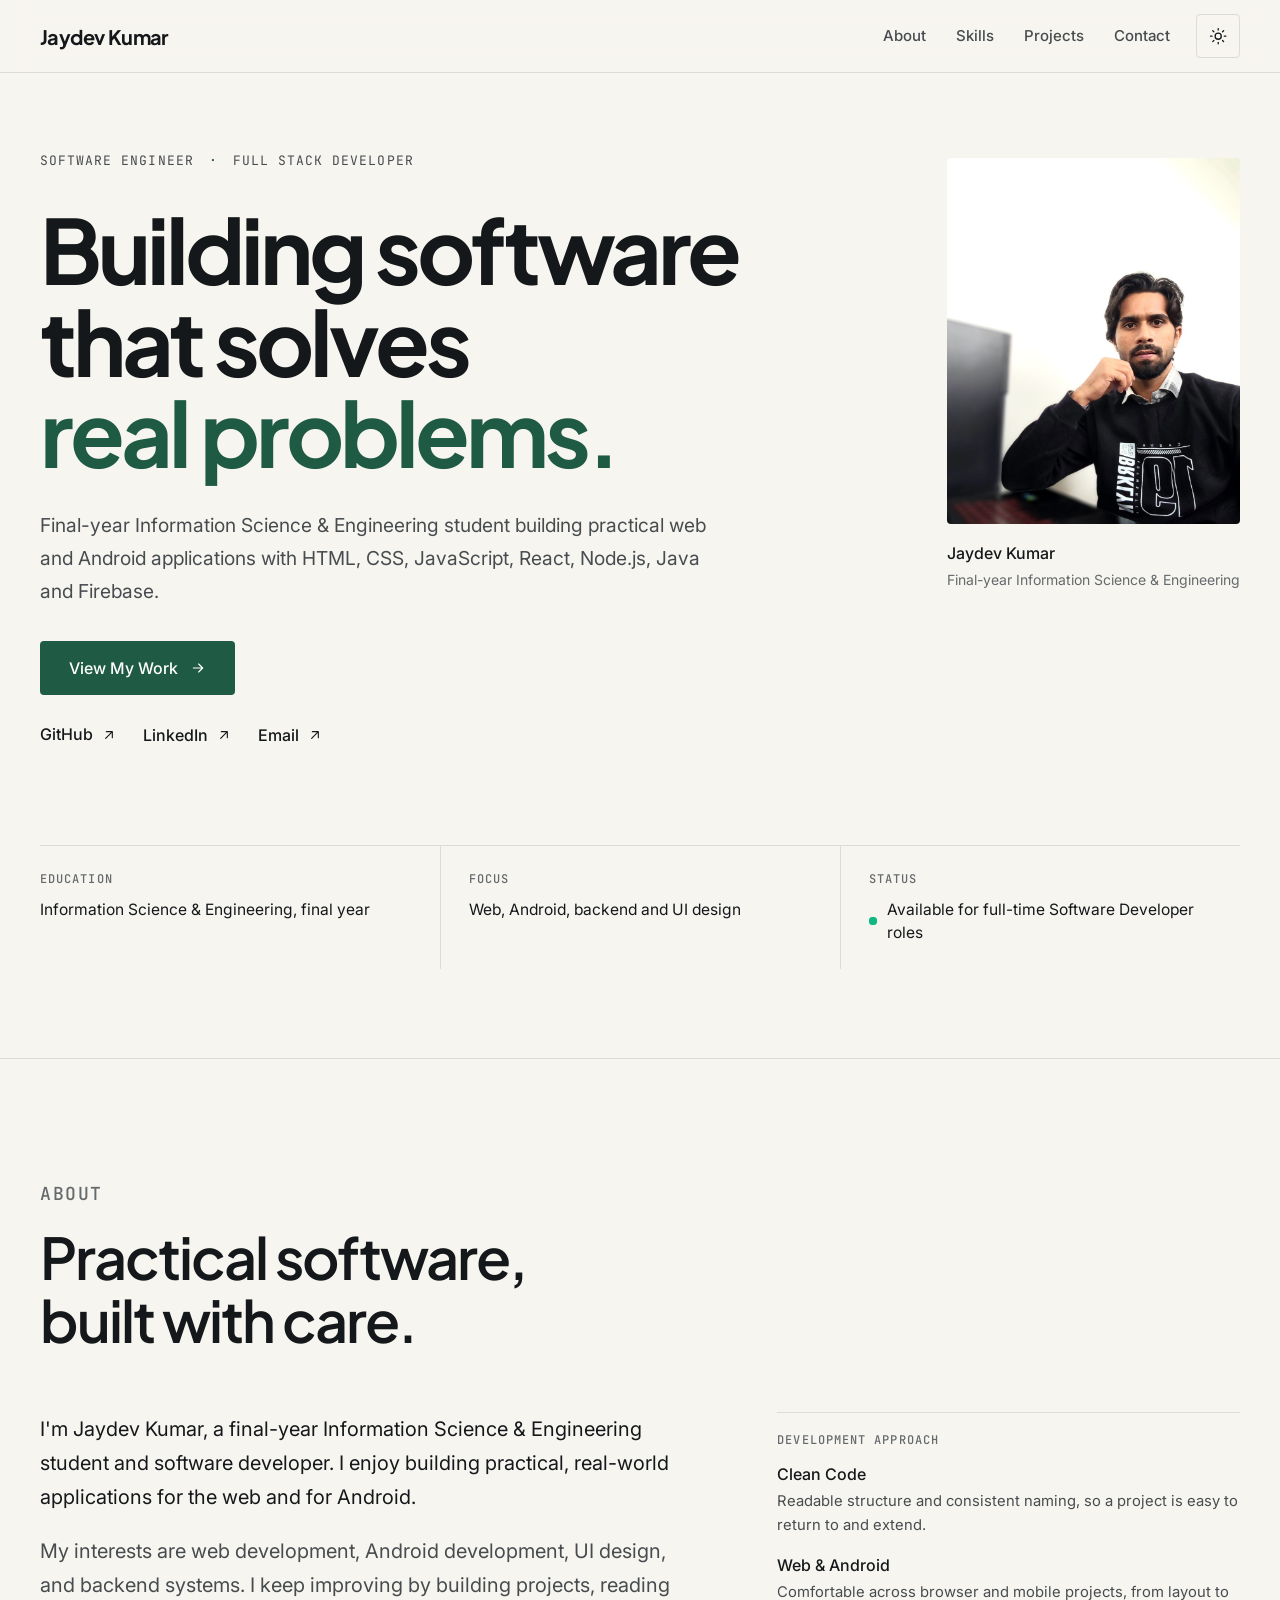
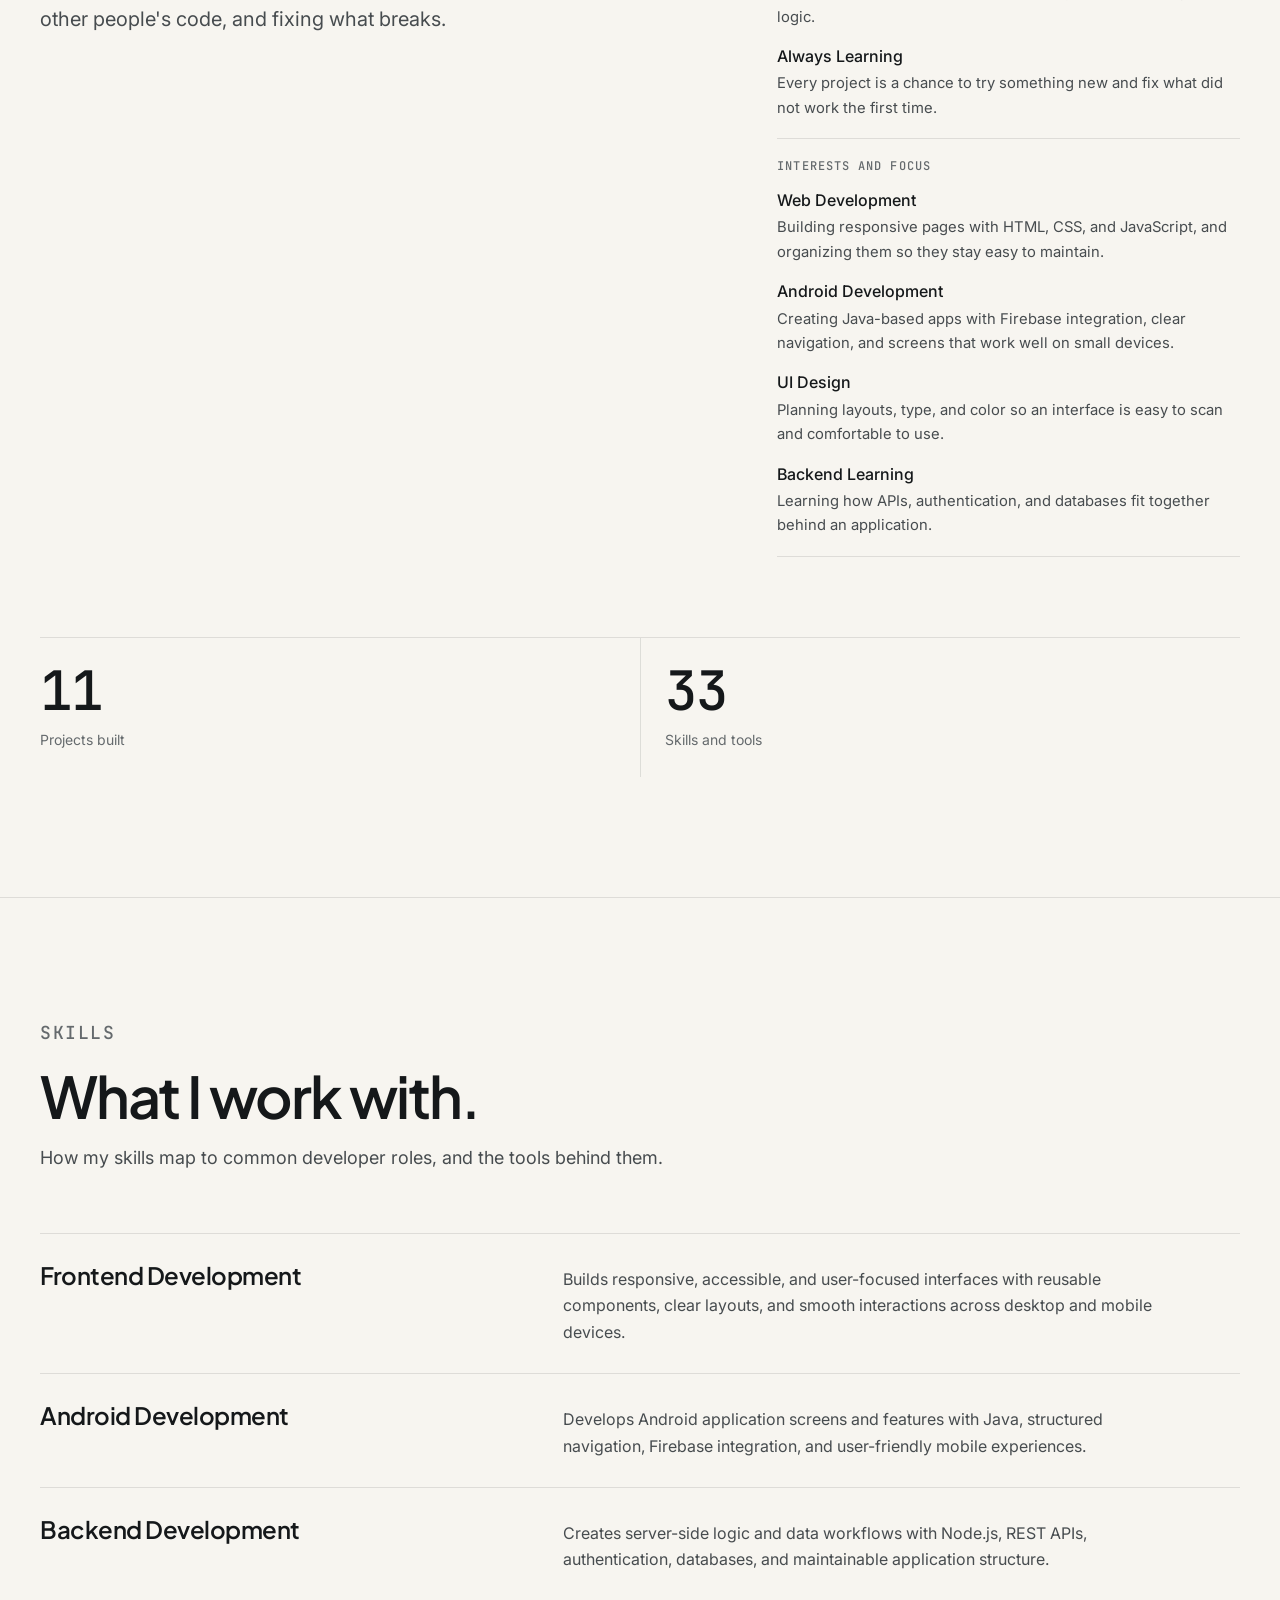
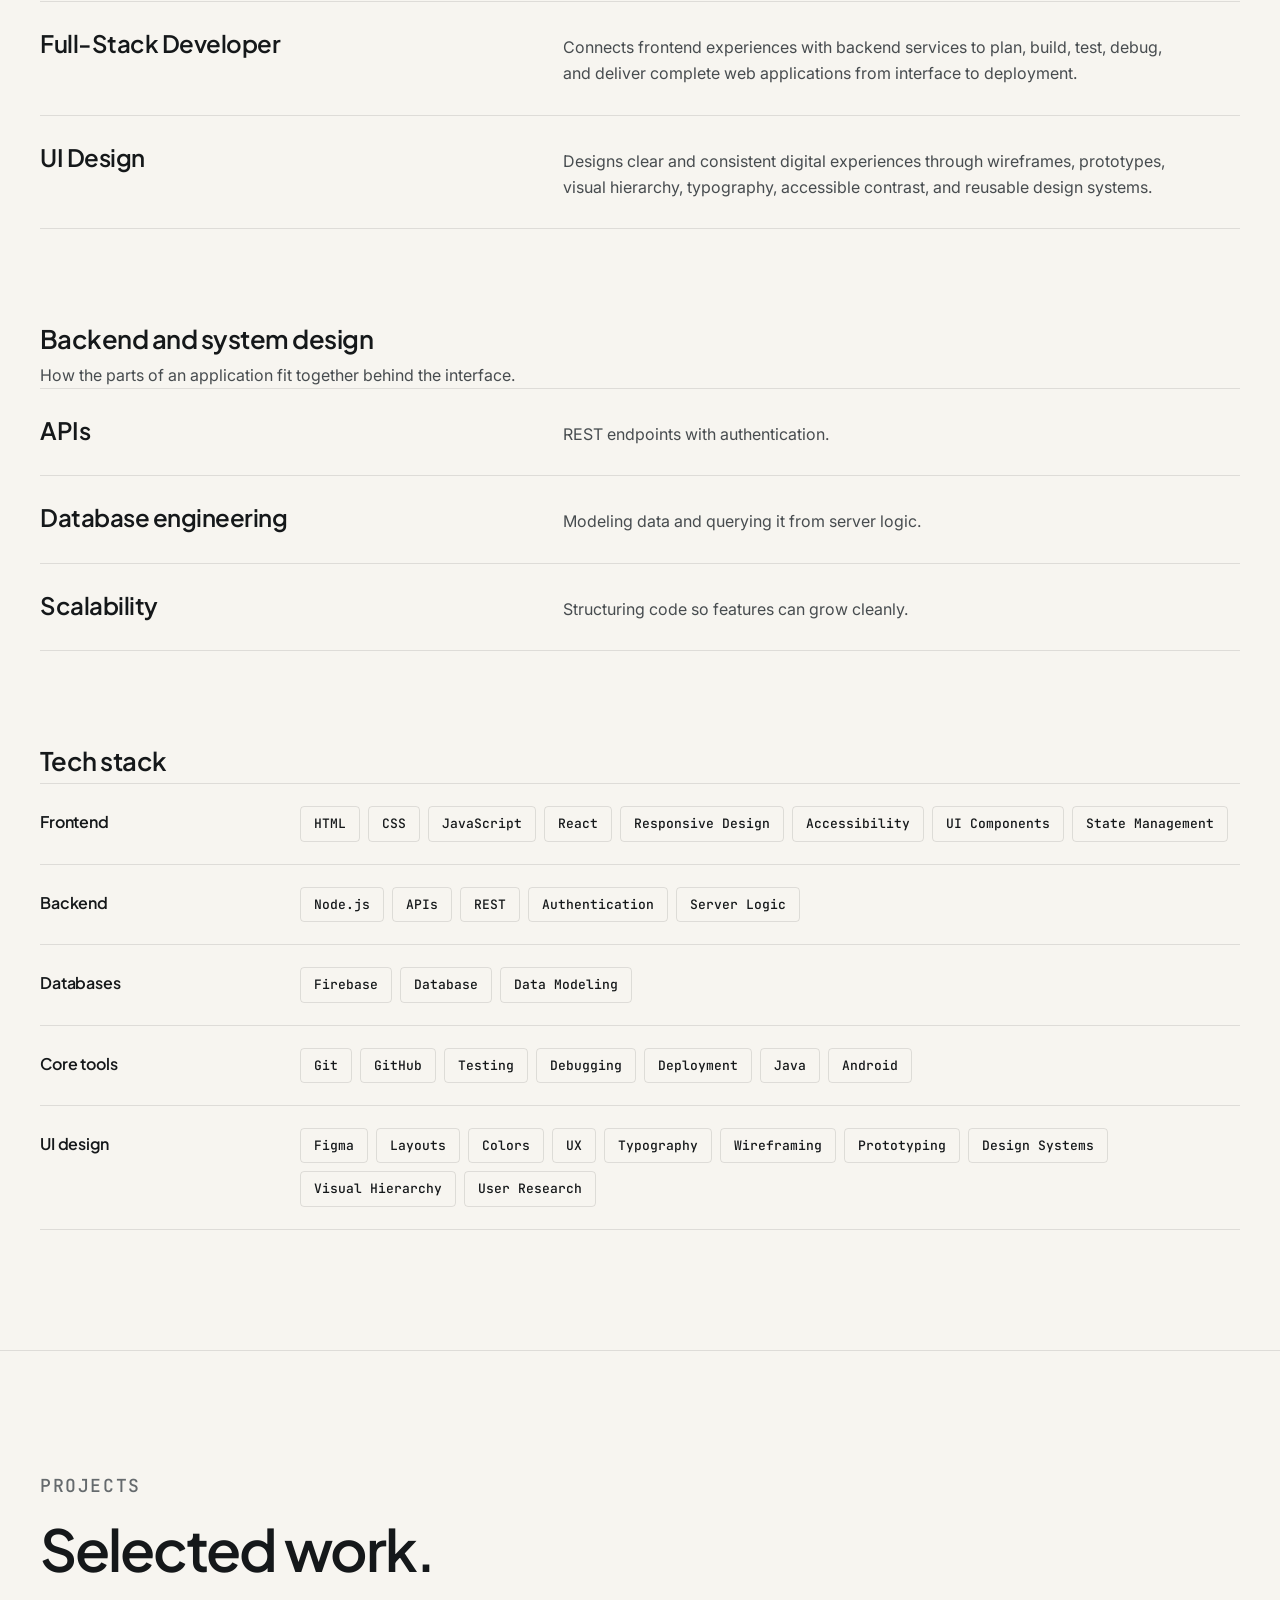
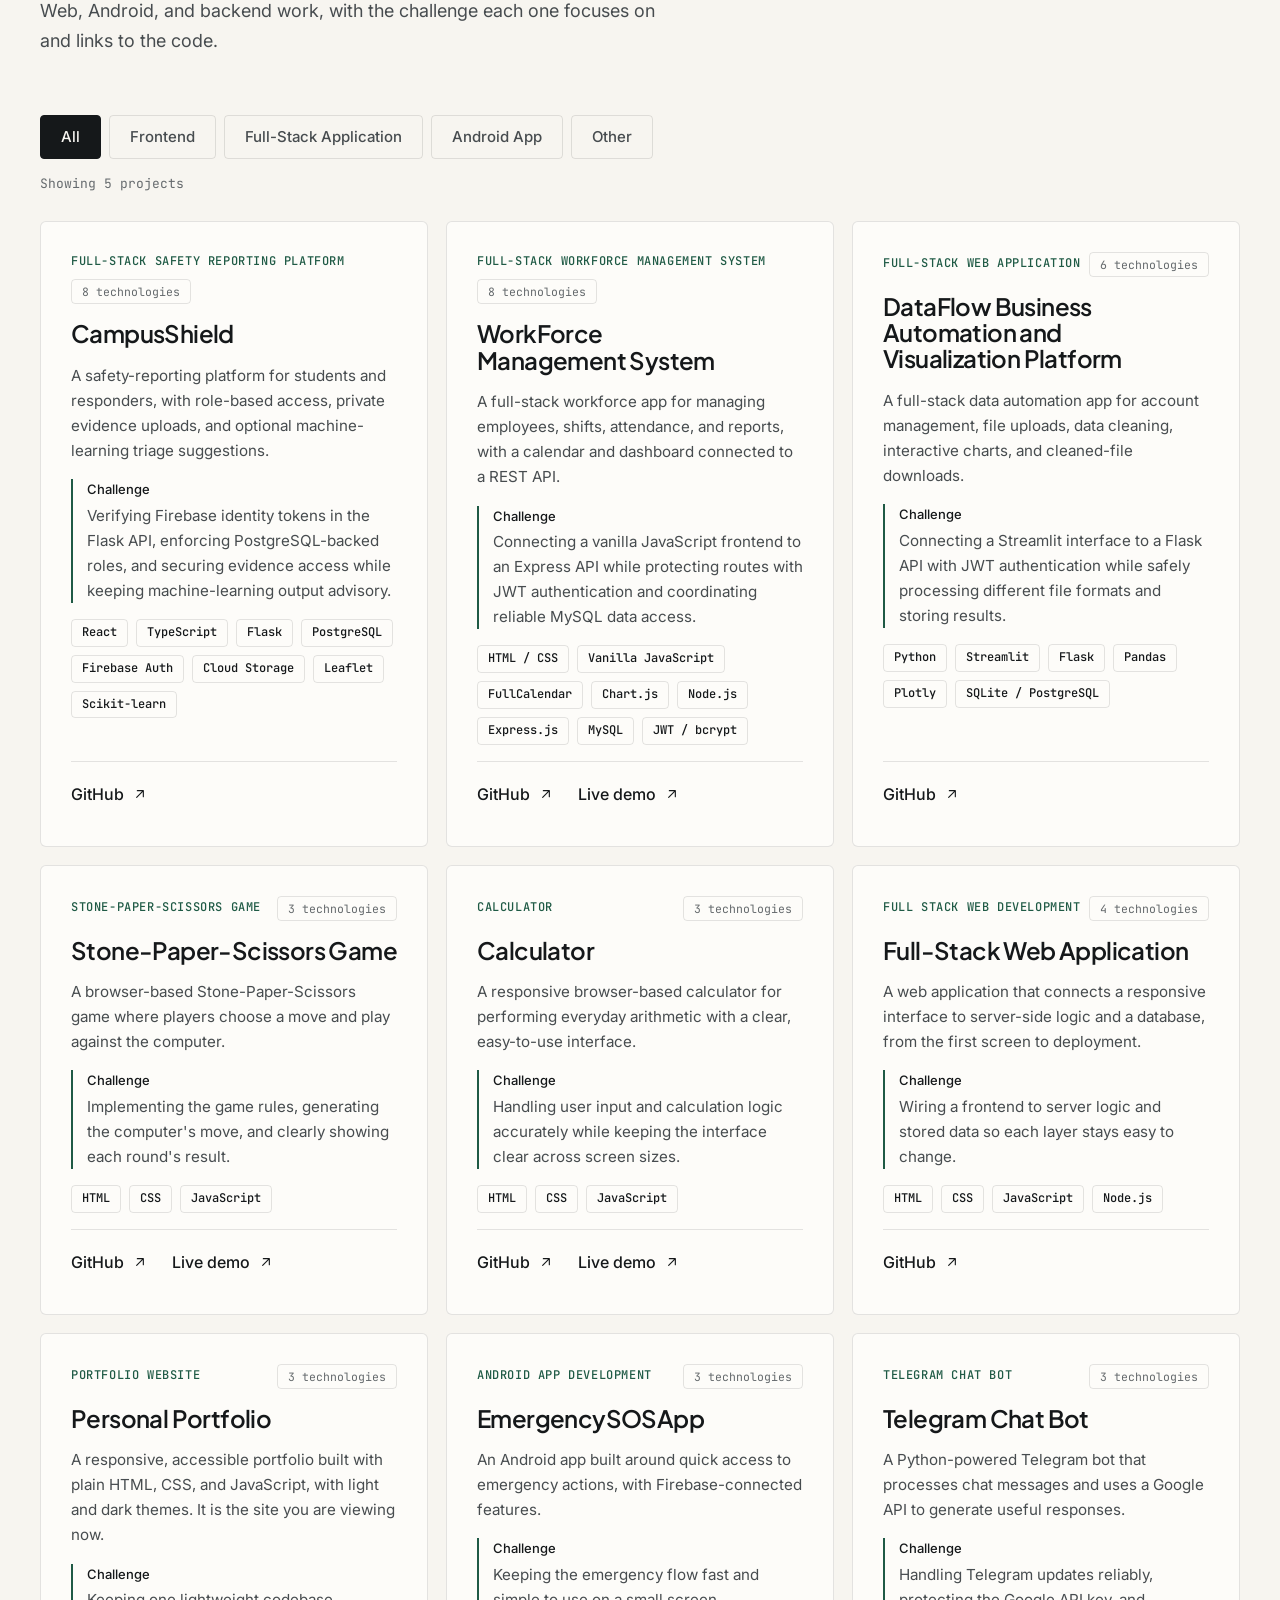
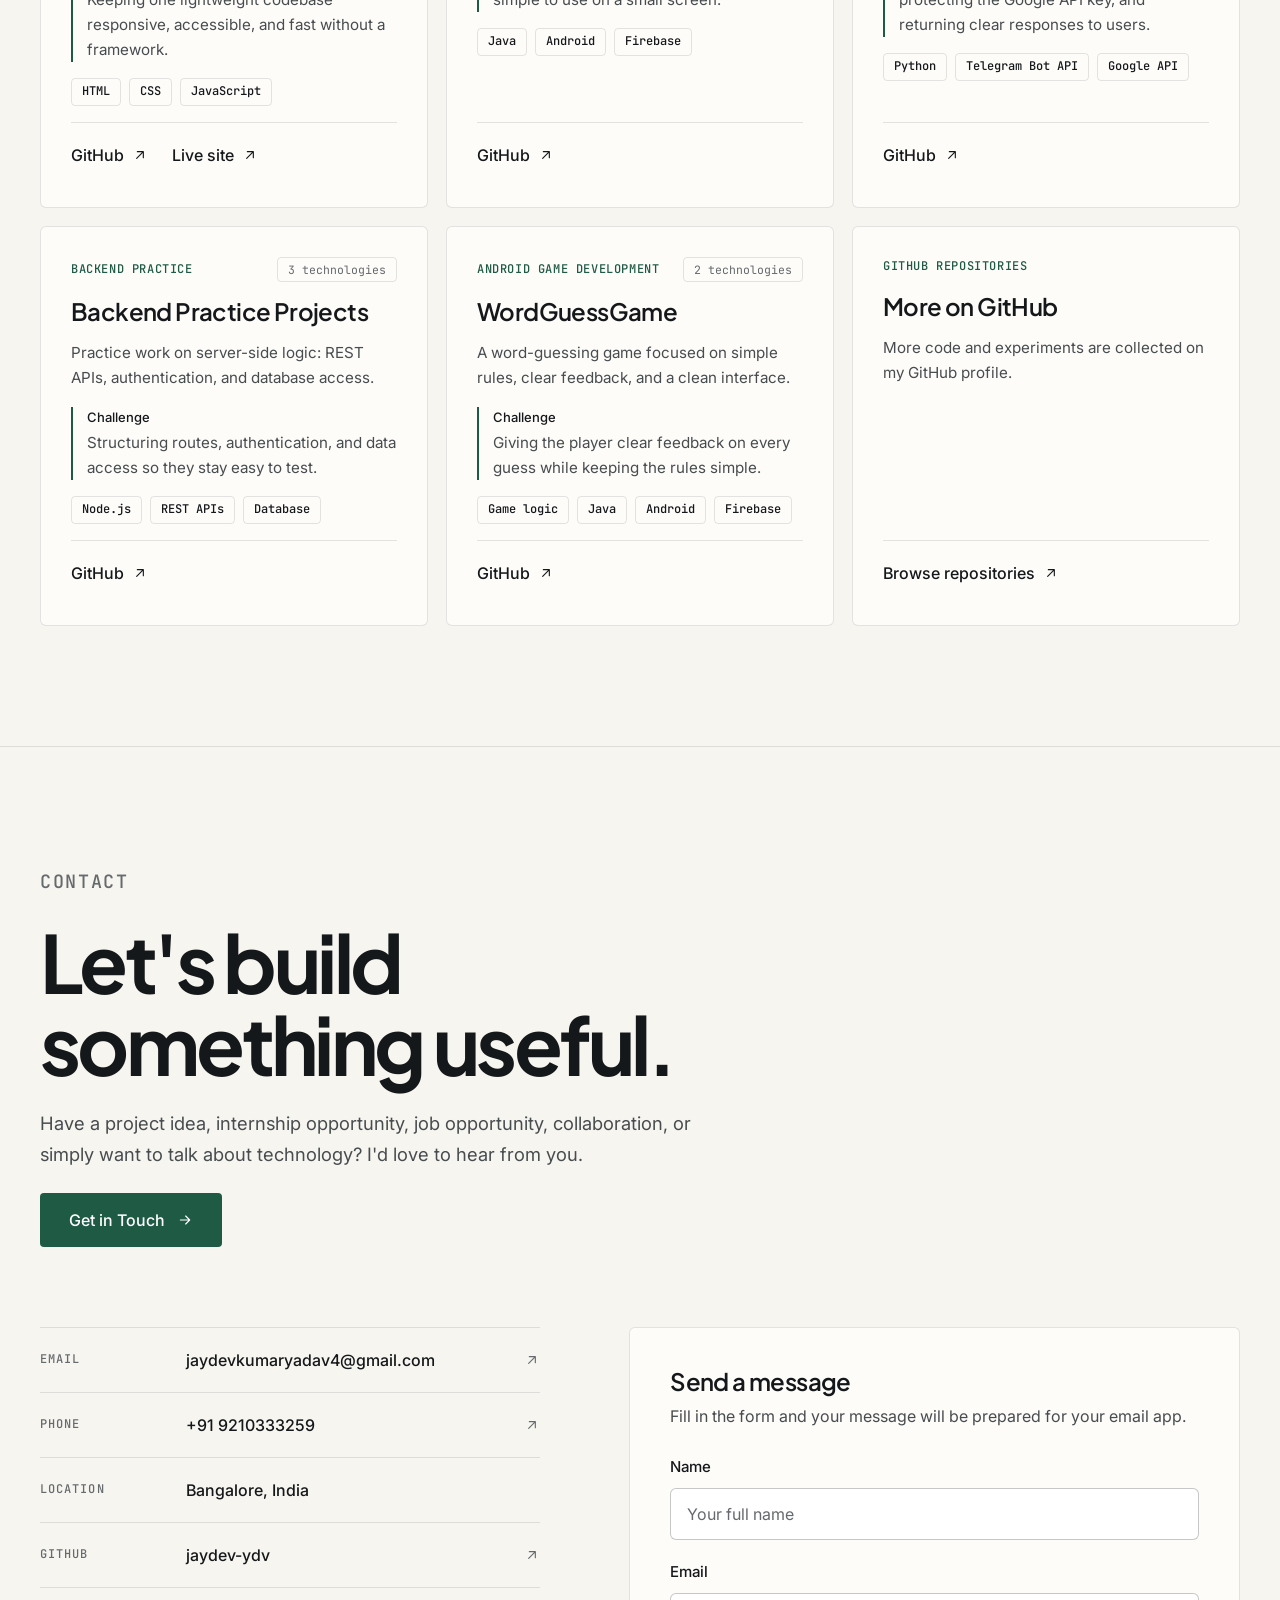
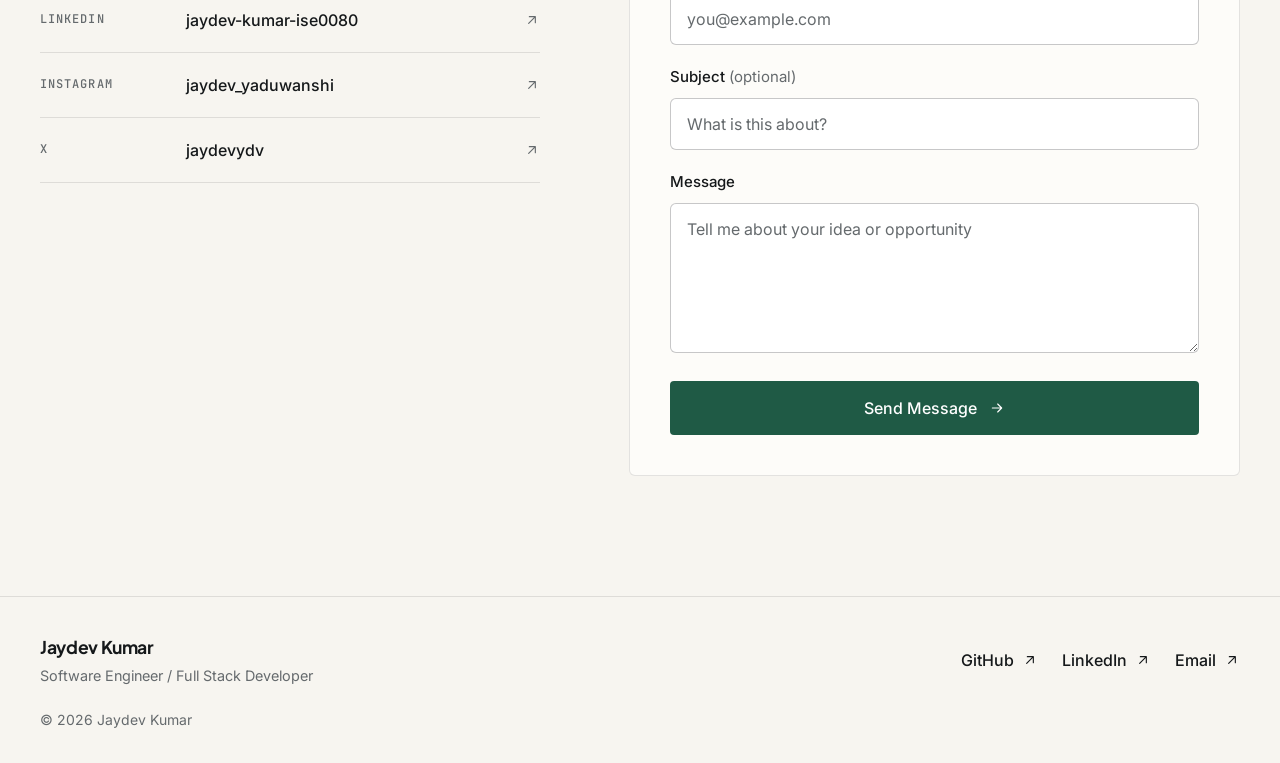
==== commit 894b7eb5: "Update project" ====
--- a/index.html
+++ b/index.html
@@ -337,15 +337,131 @@
 
                 <div class="filter-bar" role="group" aria-label="Filter projects by category">
                     <button class="filter-btn" type="button" data-filter="all" aria-pressed="true">All</button>
-                    <button class="filter-btn" type="button" data-filter="web" aria-pressed="false">Web</button>
-                    <button class="filter-btn" type="button" data-filter="android" aria-pressed="false">Android</button>
-                    <button class="filter-btn" type="button" data-filter="backend" aria-pressed="false">Backend</button>
+                    <button class="filter-btn" type="button" data-filter="frontend" aria-pressed="false">Frontend</button>
+                    <button class="filter-btn" type="button" data-filter="full-stack" aria-pressed="false">Full-Stack Application</button>
+                    <button class="filter-btn" type="button" data-filter="android" aria-pressed="false">Android App</button>
                     <button class="filter-btn" type="button" data-filter="other" aria-pressed="false">Other</button>
                 </div>
                 <p class="filter-status" id="filter-status" role="status" aria-live="polite">Showing 5 projects</p>
 
                 <div class="projects">
-                    <article class="project" data-project data-category="web" data-reveal>
+                    
+                    <article class="project" data-project data-category="full-stack" data-reveal>
+                        <div class="project-top">
+                            <span class="project-cat">Full-Stack Safety Reporting Platform</span>
+                            <span class="badge">8 technologies</span>
+                        </div>
+                        <h3>CampusShield</h3>
+                        <p>A safety-reporting platform for students and responders, with role-based access, private evidence uploads, and optional machine-learning triage suggestions.</p>
+                        <p class="challenge"><strong>Challenge</strong>Verifying Firebase identity tokens in the Flask API, enforcing PostgreSQL-backed roles, and securing evidence access while keeping machine-learning output advisory.</p>
+                        <ul class="tag-list" aria-label="Technologies">
+                            <li class="tag">React</li>
+                            <li class="tag">TypeScript</li>
+                            <li class="tag">Flask</li>
+                            <li class="tag">PostgreSQL</li>
+                            <li class="tag">Firebase Auth</li>
+                            <li class="tag">Cloud Storage</li>
+                            <li class="tag">Leaflet</li>
+                            <li class="tag">Scikit-learn</li>
+                        </ul>
+                        <div class="project-links">
+                            <a class="link-arrow" href="https://github.com/jaydev-ydv/campusshield" target="_blank" rel="noopener noreferrer">GitHub <svg class="ico" aria-hidden="true"><use href="#i-arrow-ne"/></svg><span class="visually-hidden"> code for CampusShield (opens in a new tab)</span></a>
+                            <!-- Live links hide themselves until you replace the placeholder URL -->
+                            <a class="link-arrow" href="https://YOUR-LIVE-DEMO-URL" target="_blank" rel="noopener noreferrer" data-optional>Live demo <svg class="ico" aria-hidden="true"><use href="#i-arrow-ne"/></svg><span class="visually-hidden"> of Full-Stack Web Application (opens in a new tab)</span></a>
+                        </div>
+                    </article>
+
+                    <article class="project" data-project data-category="full-stack" data-reveal>
+                        <div class="project-top">
+                            <span class="project-cat">Full-Stack Workforce Management System</span>
+                            <span class="badge">8 technologies</span>
+                        </div>
+                        <h3>WorkForce Management System</h3>
+                        <p>A full-stack workforce app for managing employees, shifts, attendance, and reports, with a calendar and dashboard connected to a REST API.</p>
+                        <p class="challenge"><strong>Challenge</strong>Connecting a vanilla JavaScript frontend to an Express API while protecting routes with JWT authentication and coordinating reliable MySQL data access.</p>
+                        <ul class="tag-list" aria-label="Technologies">
+                            <li class="tag">HTML / CSS</li>
+                            <li class="tag">Vanilla JavaScript</li>
+                            <li class="tag">FullCalendar</li>
+                            <li class="tag">Chart.js</li>
+                            <li class="tag">Node.js</li>
+                            <li class="tag">Express.js</li>
+                            <li class="tag">MySQL</li>
+                            <li class="tag">JWT / bcrypt</li>
+                        </ul>
+                        <div class="project-links">
+                            <a class="link-arrow" href="https://github.com/jaydev-ydv/campusshield" target="_blank" rel="noopener noreferrer">GitHub <svg class="ico" aria-hidden="true"><use href="#i-arrow-ne"/></svg><span class="visually-hidden"> code for WorkForce Management System (opens in a new tab)</span></a>
+                            <!-- Live links hide themselves until you replace the placeholder URL -->
+                            <a class="link-arrow" href="https://workforce-management-system-puce.vercel.app/" target="_blank" rel="noopener noreferrer" data-optional>Live demo <svg class="ico" aria-hidden="true"><use href="#i-arrow-ne"/></svg><span class="visually-hidden"> of Full-Stack Web Application (opens in a new tab)</span></a>
+                        </div>
+                    </article>
+
+                    <article class="project" data-project data-category="full-stack" data-reveal>
+                        <div class="project-top">
+                            <span class="project-cat">Full-Stack Web Application</span>
+                            <span class="badge">6 technologies</span>
+                        </div>
+                        <h3>DataFlow Business Automation and Visualization Platform</h3>
+                        <p>A full-stack data automation app for account management, file uploads, data cleaning, interactive charts, and cleaned-file downloads.</p>
+                        <p class="challenge"><strong>Challenge</strong>Connecting a Streamlit interface to a Flask API with JWT authentication while safely processing different file formats and storing results.</p>
+                        <ul class="tag-list" aria-label="Technologies">
+                            <li class="tag">Python</li>
+                            <li class="tag">Streamlit</li>
+                            <li class="tag">Flask</li>
+                            <li class="tag">Pandas</li>
+                            <li class="tag">Plotly</li>
+                            <li class="tag">SQLite / PostgreSQL</li>
+                        </ul>
+                        <div class="project-links">
+                            <a class="link-arrow" href="https://github.com/jaydev-ydv/DataFlow_Business_Automation" target="_blank" rel="noopener noreferrer">GitHub <svg class="ico" aria-hidden="true"><use href="#i-arrow-ne"/></svg><span class="visually-hidden"> code for Full-Stack Web Application (opens in a new tab)</span></a>
+                            <!-- Live links hide themselves until you replace the placeholder URL -->
+                            <a class="link-arrow" href="https://YOUR-LIVE-DEMO-URL" target="_blank" rel="noopener noreferrer" data-optional>Live demo <svg class="ico" aria-hidden="true"><use href="#i-arrow-ne"/></svg><span class="visually-hidden"> of Full-Stack Web Application (opens in a new tab)</span></a>
+                        </div>
+                    </article>
+
+                    <article class="project" data-project data-category="frontend" data-reveal>
+                        <div class="project-top">
+                            <span class="project-cat">Stone-Paper-Scissors Game</span>
+                            <span class="badge">3 technologies</span>
+                        </div>
+                        <h3>Stone-Paper-Scissors Game</h3>
+                        <p>A browser-based Stone-Paper-Scissors game where players choose a move and play against the computer.</p>
+                        <p class="challenge"><strong>Challenge</strong>Implementing the game rules, generating the computer's move, and clearly showing each round's result.</p>
+                        <ul class="tag-list" aria-label="Technologies">
+                            <li class="tag">HTML</li>
+                            <li class="tag">CSS</li>
+                            <li class="tag">JavaScript</li>
+                           
+                        </ul>
+                        <div class="project-links">
+                            <a class="link-arrow" href="https://github.com/jaydev-ydv/Stone_Paper_Scissors_Game" target="_blank" rel="noopener noreferrer">GitHub <svg class="ico" aria-hidden="true"><use href="#i-arrow-ne"/></svg><span class="visually-hidden"> code for Full-Stack Web Application (opens in a new tab)</span></a>
+                            <!-- Live links hide themselves until you replace the placeholder URL -->
+                            <a class="link-arrow" href="https://rockpaperscissorsgamewebpage.netlify.app/" target="_blank" rel="noopener noreferrer" data-optional>Live demo <svg class="ico" aria-hidden="true"><use href="#i-arrow-ne"/></svg><span class="visually-hidden"> of Full-Stack Web Application (opens in a new tab)</span></a>
+                        </div>
+                    </article>
+
+                    <article class="project" data-project data-category="frontend" data-reveal>
+                        <div class="project-top">
+                            <span class="project-cat">Calculator</span>
+                            <span class="badge">3 technologies</span>
+                        </div>
+                        <h3>Calculator</h3>
+                        <p>A responsive browser-based calculator for performing everyday arithmetic with a clear, easy-to-use interface.</p>
+                        <p class="challenge"><strong>Challenge</strong>Handling user input and calculation logic accurately while keeping the interface clear across screen sizes.</p>
+                        <ul class="tag-list" aria-label="Technologies">
+                            <li class="tag">HTML</li>
+                            <li class="tag">CSS</li>
+                            <li class="tag">JavaScript</li>
+                           
+                        </ul>
+                        <div class="project-links">
+                            <a class="link-arrow" href="https://github.com/jaydev-ydv/Calculator" target="_blank" rel="noopener noreferrer">GitHub <svg class="ico" aria-hidden="true"><use href="#i-arrow-ne"/></svg><span class="visually-hidden"> code for Full-Stack Web Application (opens in a new tab)</span></a>
+                            <!-- Live links hide themselves until you replace the placeholder URL -->
+                            <a class="link-arrow" href="https://jaydev-ydv.github.io/Calculator/" target="_blank" rel="noopener noreferrer" data-optional>Live demo <svg class="ico" aria-hidden="true"><use href="#i-arrow-ne"/></svg><span class="visually-hidden"> of Full-Stack Web Application (opens in a new tab)</span></a>
+                        </div>
+                    </article>
+
+                    <article class="project" data-project data-category="full-stack" data-reveal>
                         <div class="project-top">
                             <span class="project-cat">Full Stack Web Development</span>
                             <span class="badge">4 technologies</span>
@@ -366,7 +482,7 @@
                         </div>
                     </article>
 
-                    <article class="project" data-project data-category="web" data-reveal>
+                    <article class="project" data-project data-category="other" data-reveal>
                         <div class="project-top">
                             <span class="project-cat">Portfolio Website</span>
                             <span class="badge">3 technologies</span>
@@ -381,7 +497,7 @@
                         </ul>
                         <div class="project-links">
                             <a class="link-arrow" href="https://github.com/jaydev-ydv/portfolio" target="_blank" rel="noopener noreferrer">GitHub <svg class="ico" aria-hidden="true"><use href="#i-arrow-ne"/></svg><span class="visually-hidden"> code for Personal Portfolio (opens in a new tab)</span></a>
-                            <a class="link-arrow" href="https://YOUR-LIVE-SITE-URL" target="_blank" rel="noopener noreferrer" data-optional>Live site <svg class="ico" aria-hidden="true"><use href="#i-arrow-ne"/></svg><span class="visually-hidden"> of Personal Portfolio (opens in a new tab)</span></a>
+                            <a class="link-arrow" href="https://jaydev-ydv.github.io/portfolio/" target="_blank" rel="noopener noreferrer" data-optional>Live site <svg class="ico" aria-hidden="true"><use href="#i-arrow-ne"/></svg><span class="visually-hidden"> of Personal Portfolio (opens in a new tab)</span></a>
                         </div>
                     </article>
 
@@ -403,8 +519,26 @@
                             <a class="link-arrow" href="https://YOUR-LIVE-SITE-URL" target="_blank" rel="noopener noreferrer" data-optional>Live site <svg class="ico" aria-hidden="true"><use href="#i-arrow-ne"/></svg><span class="visually-hidden"> of EmergencySOSApp (opens in a new tab)</span></a>
                         </div>
                     </article>
-
-                    <article class="project" data-project data-category="backend" data-reveal>
+                    <article class="project" data-project data-category="other" data-reveal>
+                        <div class="project-top">
+                            <span class="project-cat">Telegram Chat Bot</span>
+                            <span class="badge">3 technologies</span>
+                        </div>
+                        <h3>Telegram Chat Bot</h3>
+                        <p>A Python-powered Telegram bot that processes chat messages and uses a Google API to generate useful responses.</p>
+                        <p class="challenge"><strong>Challenge</strong>Handling Telegram updates reliably, protecting the Google API key, and returning clear responses to users.</p>
+                        <ul class="tag-list" aria-label="Technologies">
+                            <li class="tag">Python</li>
+                            <li class="tag">Telegram Bot API</li>
+                            <li class="tag">Google API</li>
+                        </ul>
+                        <div class="project-links">
+                            <a class="link-arrow" href="https://github.com/jaydev-ydv/telegram_chatbot" target="_blank" rel="noopener noreferrer">GitHub <svg class="ico" aria-hidden="true"><use href="#i-arrow-ne"/></svg><span class="visually-hidden"> code for Backend Practice Projects (opens in a new tab)</span></a>
+                            <a class="link-arrow" href="https://YOUR-LIVE-SITE-URL" target="_blank" rel="noopener noreferrer" data-optional>Live site <svg class="ico" aria-hidden="true"><use href="#i-arrow-ne"/></svg><span class="visually-hidden"> of Backend Practice Projects (opens in a new tab)</span></a>
+                        </div>
+                    </article>
+
+                        <article class="project" data-project data-category="other" data-reveal>
                         <div class="project-top">
                             <span class="project-cat">Backend Practice</span>
                             <span class="badge">3 technologies</span>
@@ -423,9 +557,9 @@
                         </div>
                     </article>
 
-                    <article class="project" data-project data-category="other" data-reveal>
-                        <div class="project-top">
-                            <span class="project-cat">Application Projects</span>
+                    <article class="project" data-project data-category="android" data-reveal>
+                        <div class="project-top">
+                            <span class="project-cat">Android Game Development</span>
                             <span class="badge">2 technologies</span>
                         </div>
                         <h3>WordGuessGame</h3>
@@ -433,7 +567,9 @@
                         <p class="challenge"><strong>Challenge</strong>Giving the player clear feedback on every guess while keeping the rules simple.</p>
                         <ul class="tag-list" aria-label="Technologies">
                             <li class="tag">Game logic</li>
-                            <li class="tag">UI</li>
+                            <li class="tag">Java</li>
+                            <li class="tag">Android</li>
+                            <li class="tag">Firebase</li>
                         </ul>
                         <div class="project-links">
                             <a class="link-arrow" href="https://github.com/jaydev-ydv/WordGuessGame" target="_blank" rel="noopener noreferrer">GitHub <svg class="ico" aria-hidden="true"><use href="#i-arrow-ne"/></svg><span class="visually-hidden"> code for WordGuessGame (opens in a new tab)</span></a>
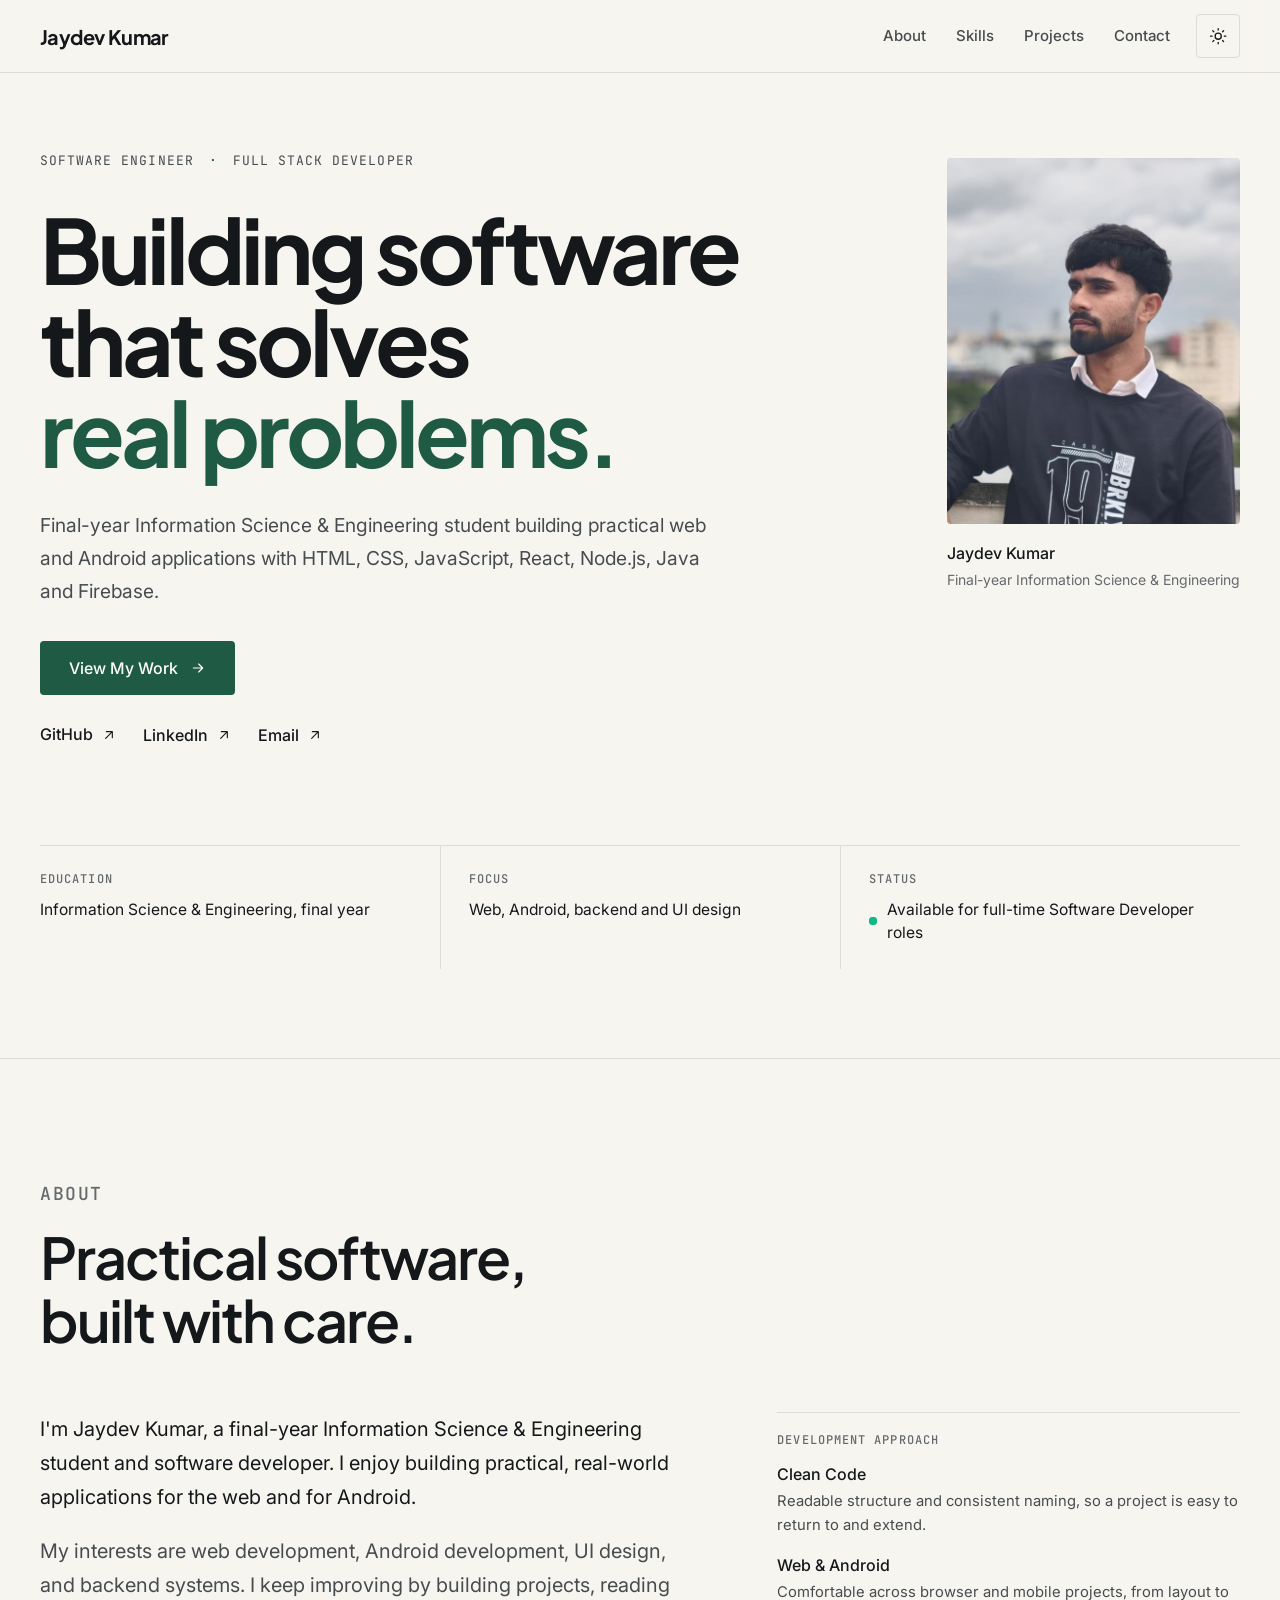
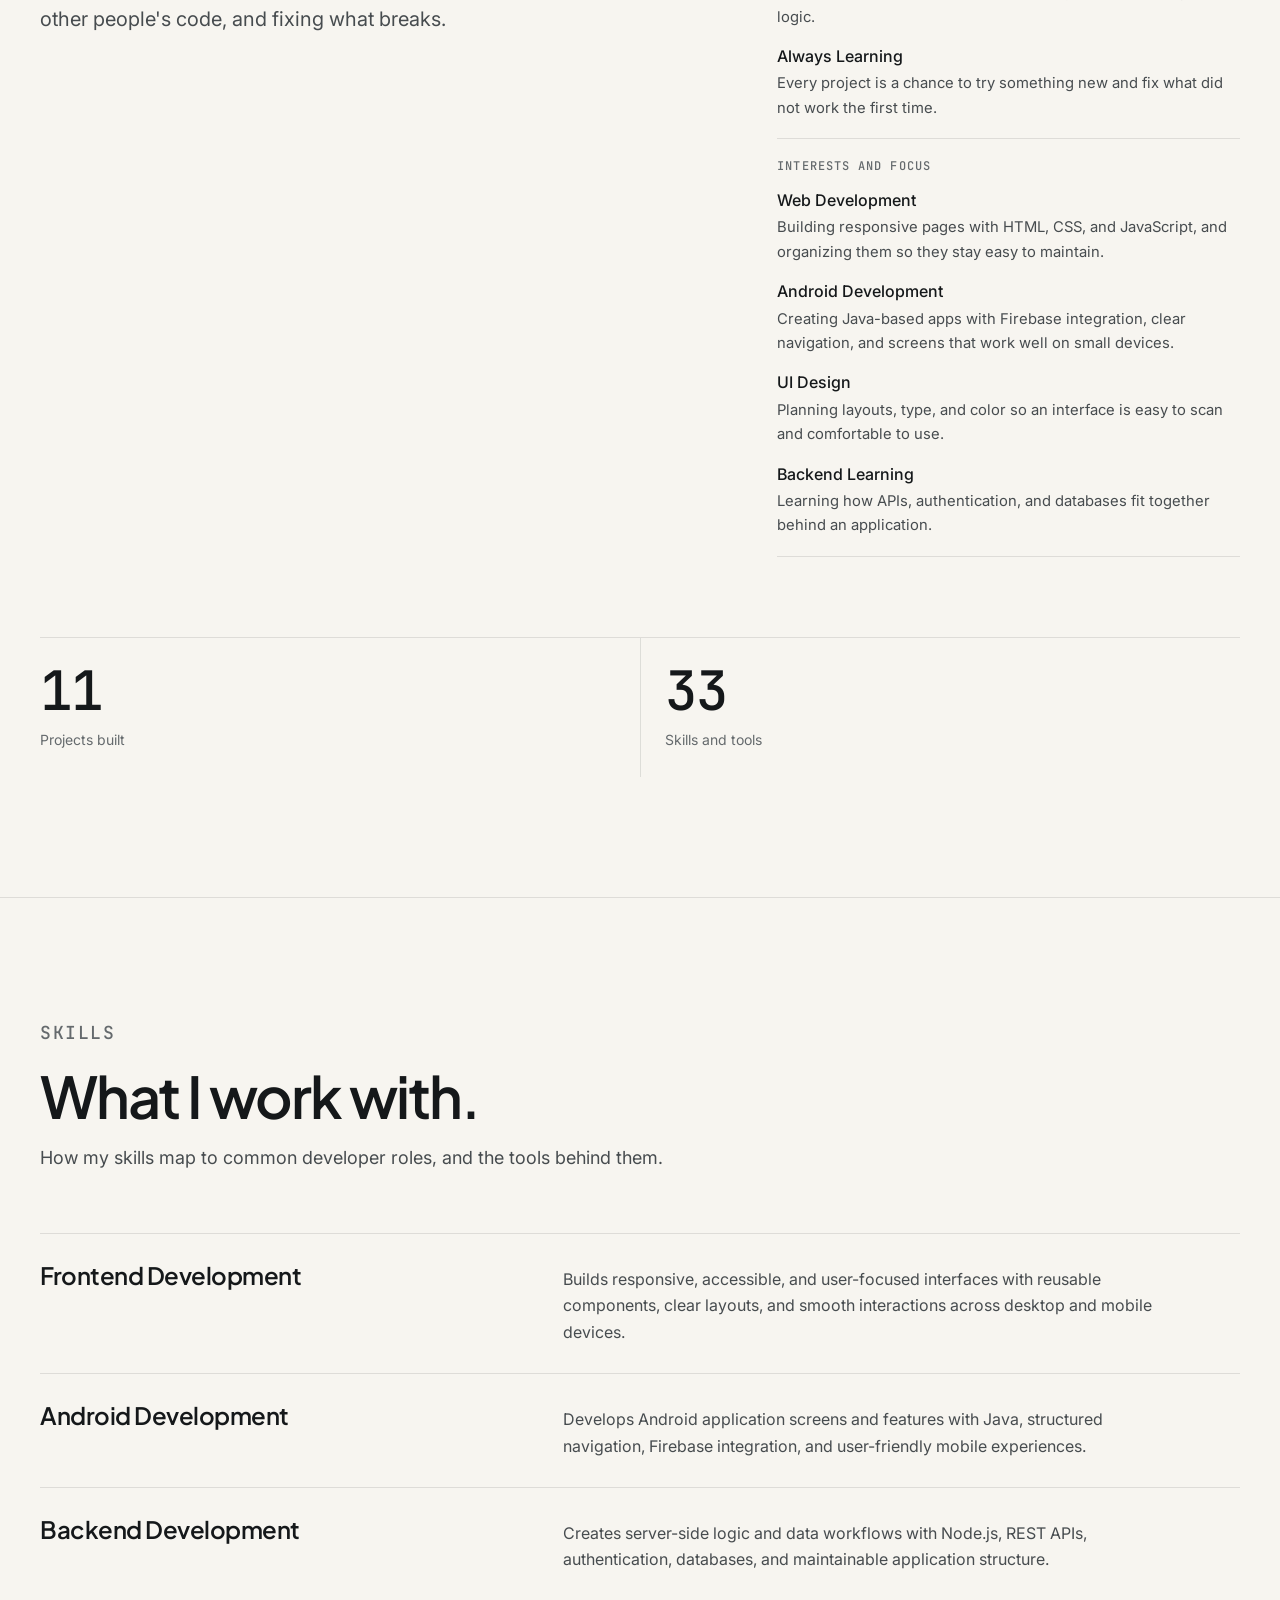
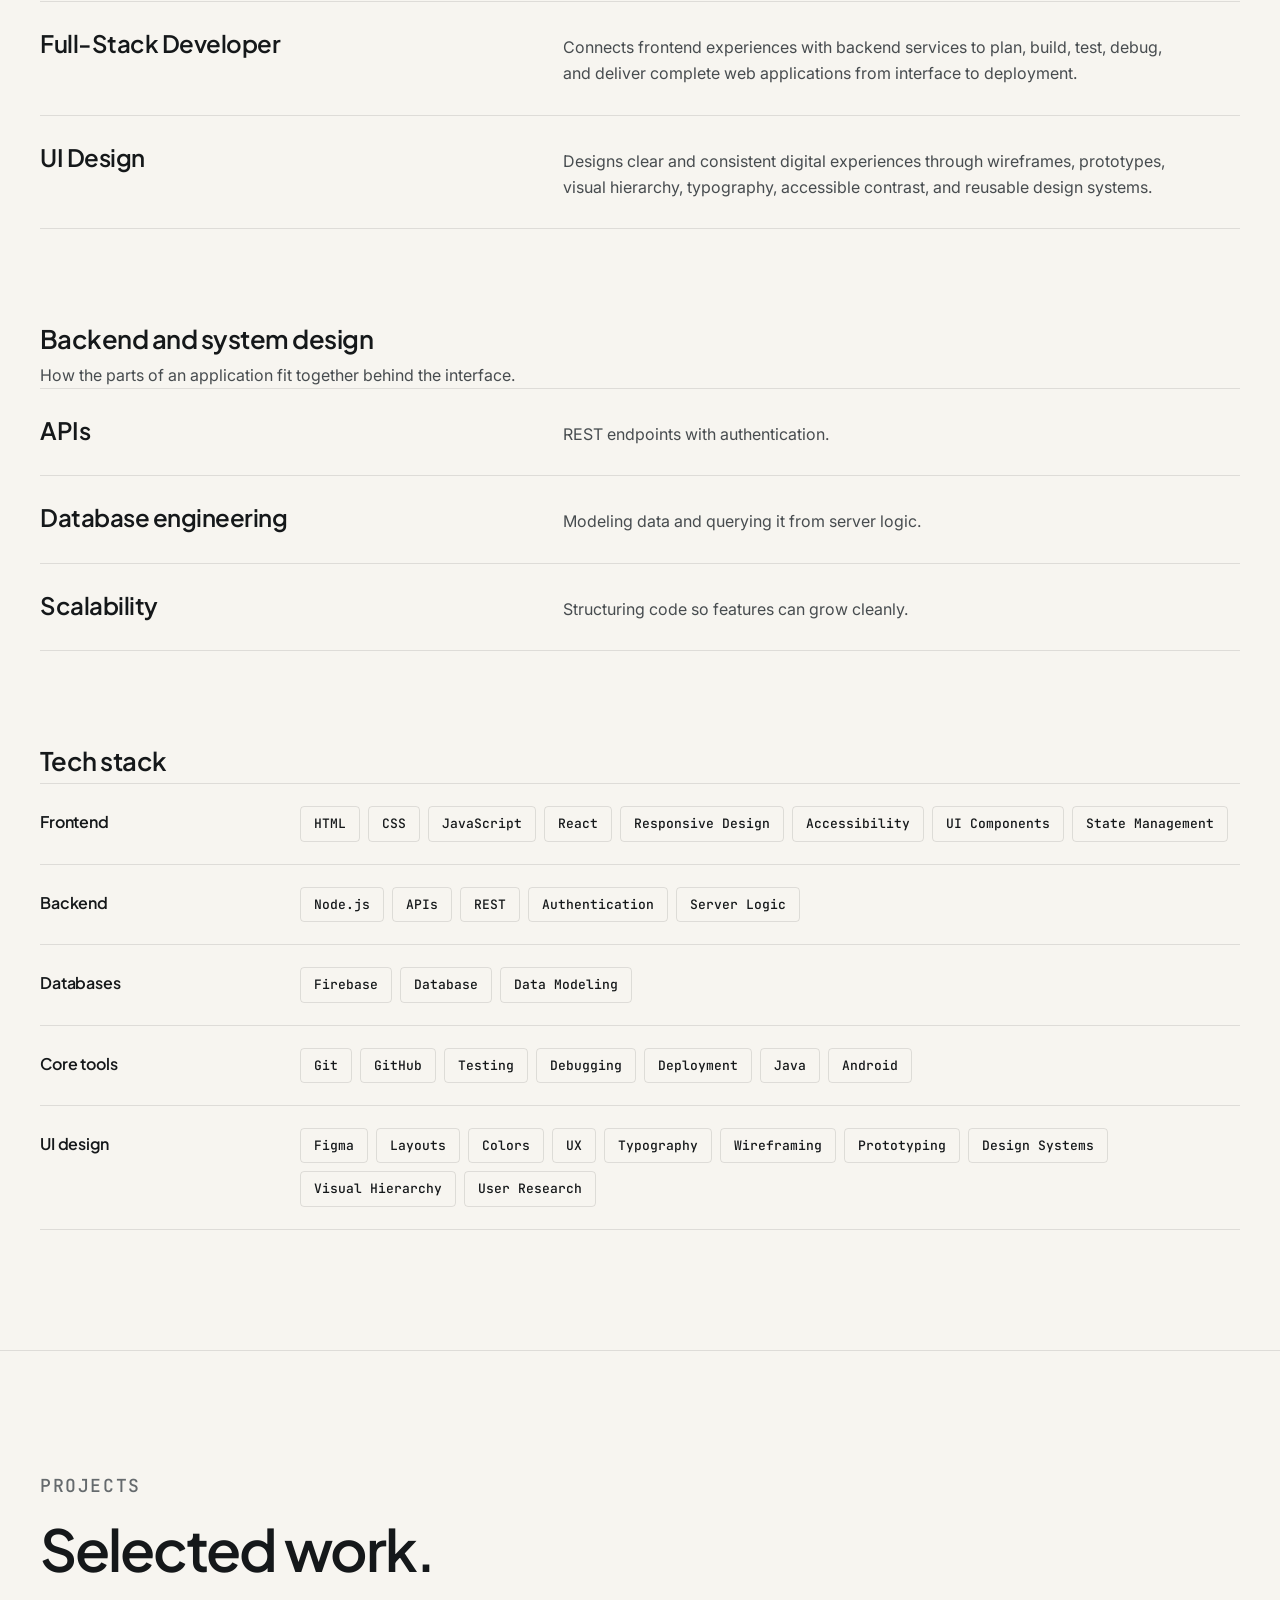
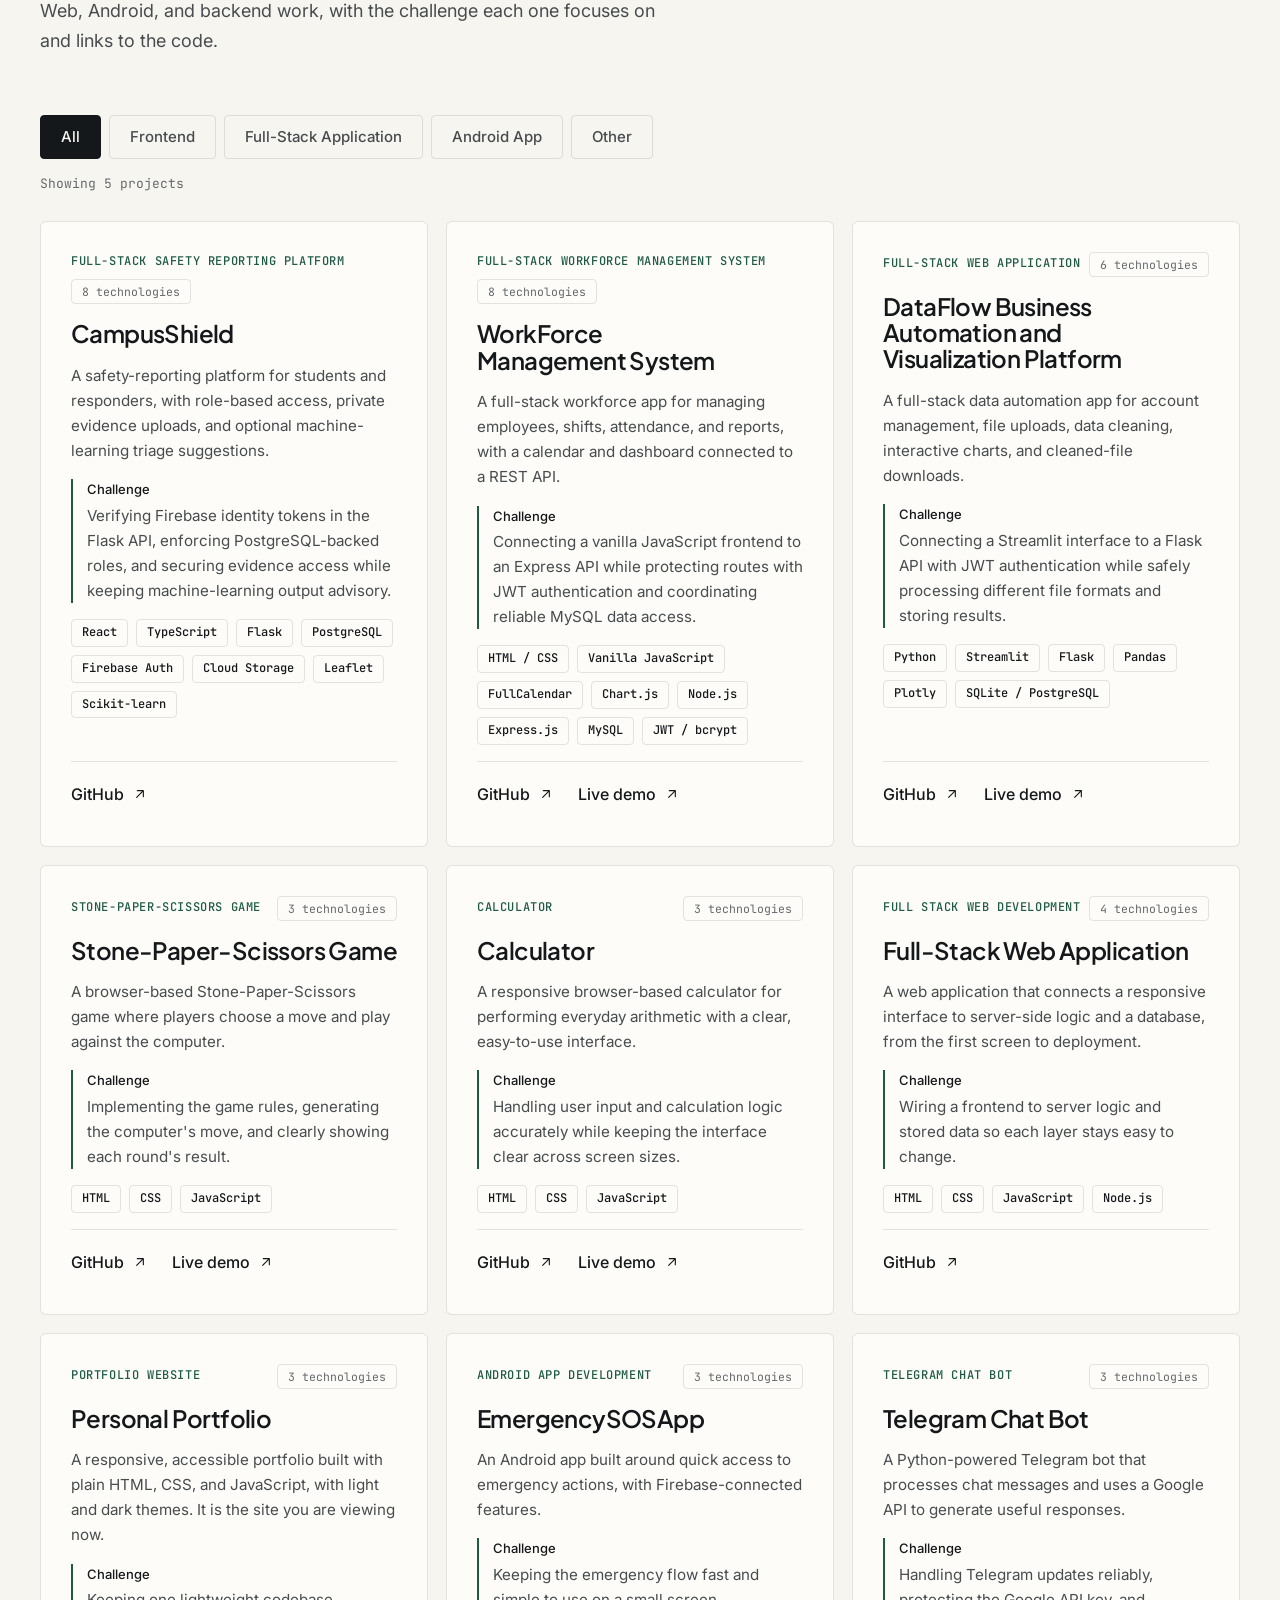
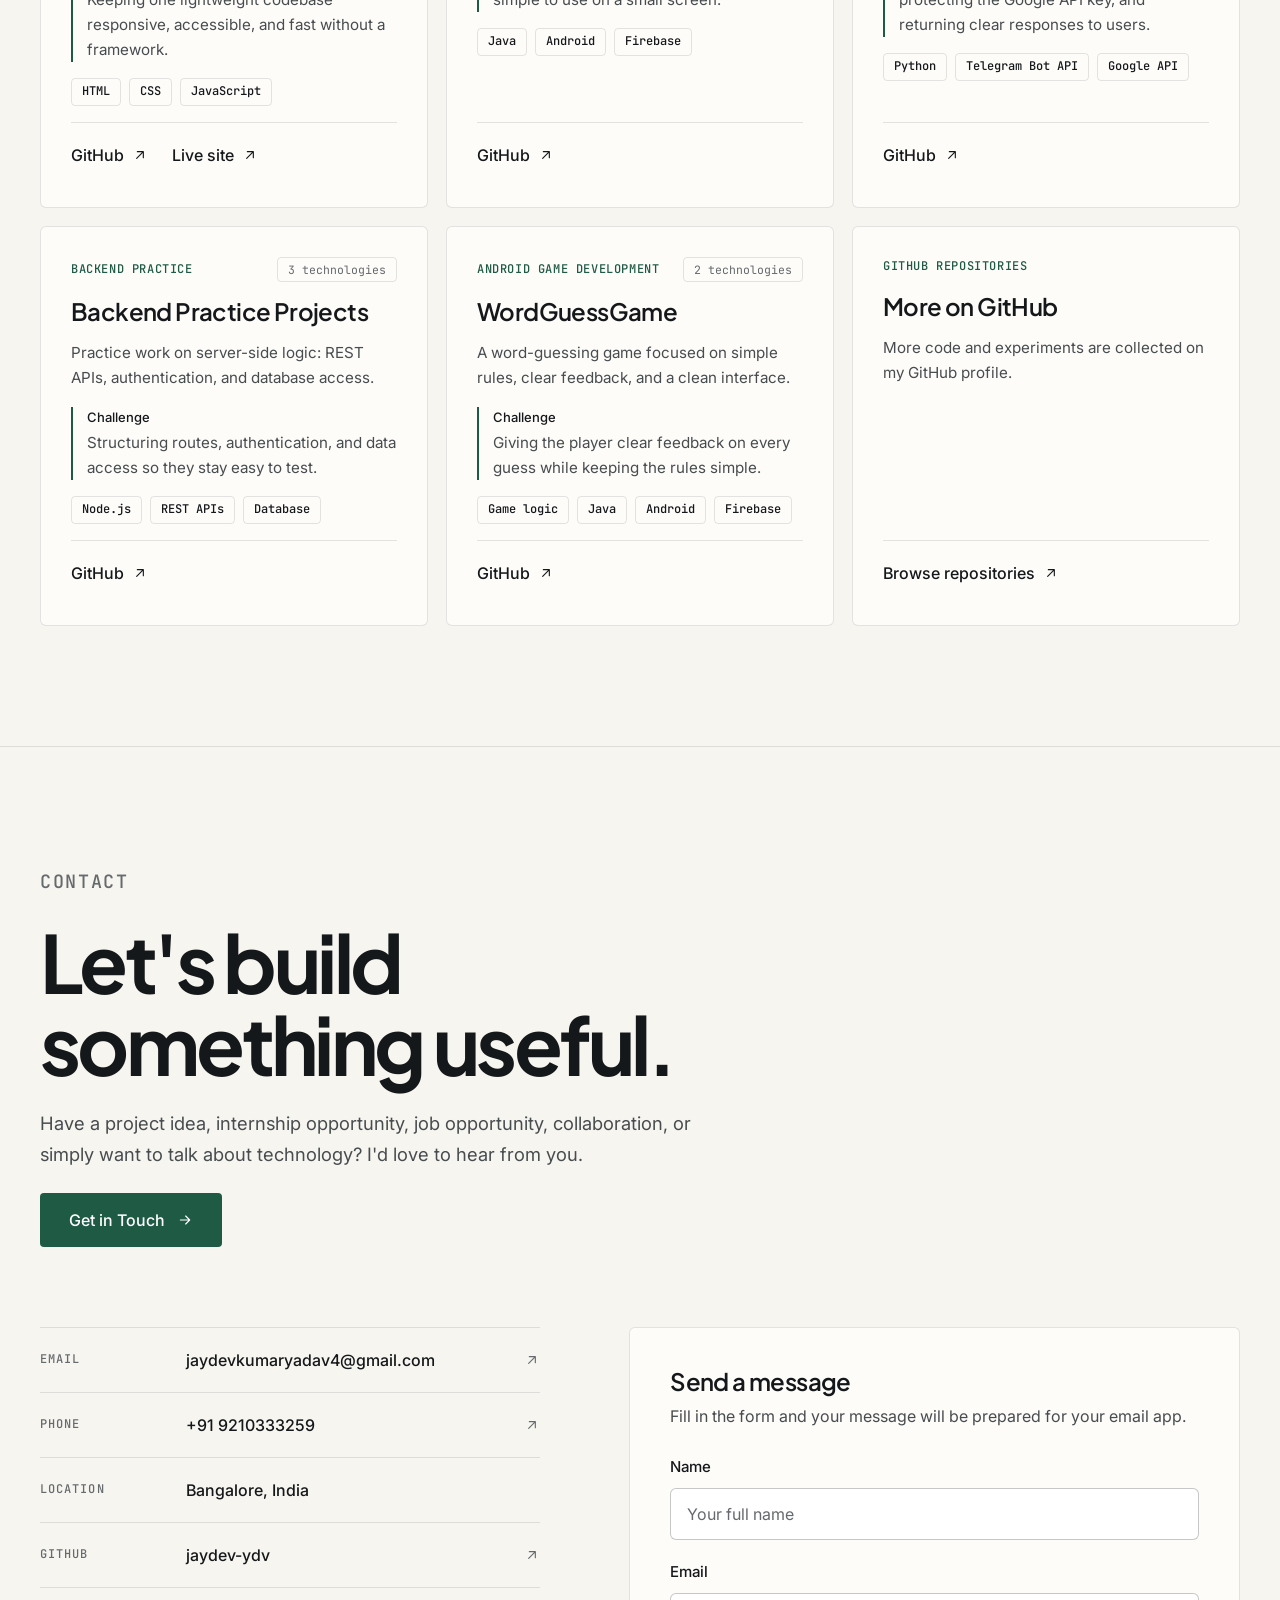
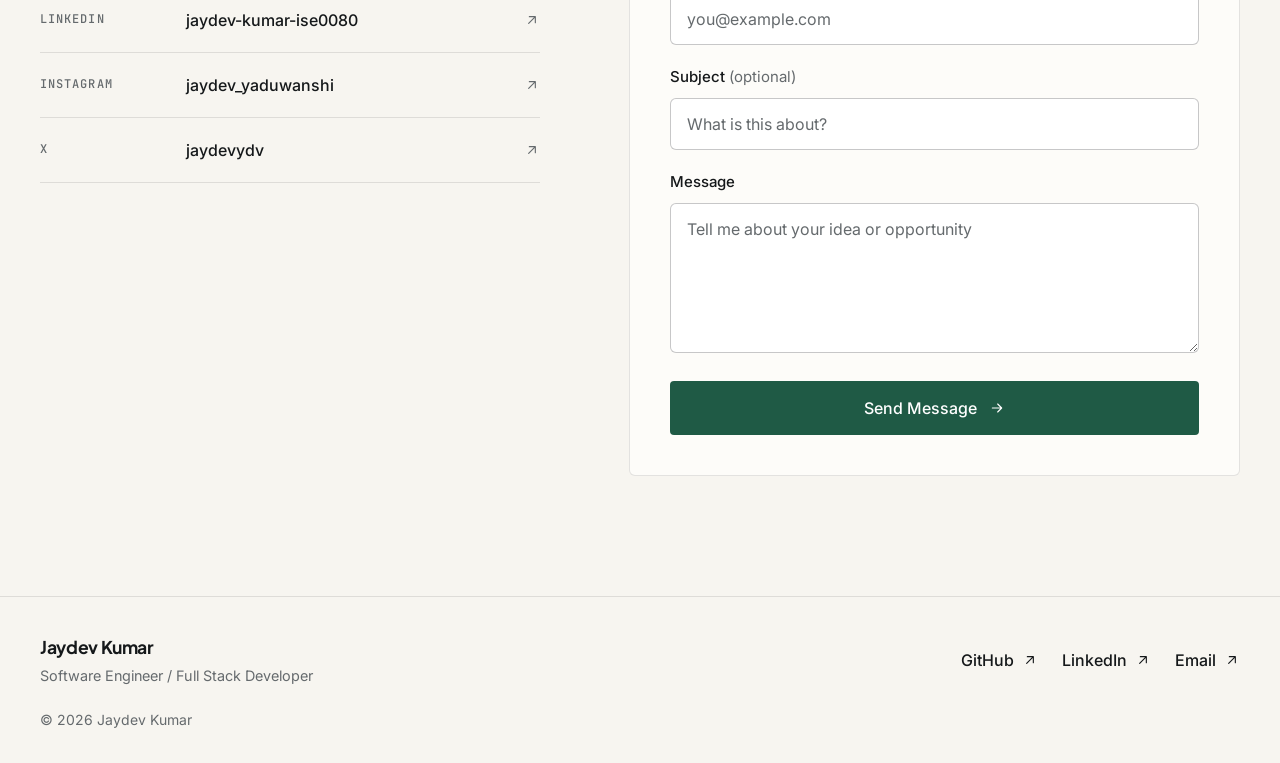
==== commit cf0bb23d: "Add DataFlow project demo link Co-authored-by: Copilot <223556219+Copilot@users.noreply.github.com>" ====
--- a/index.html
+++ b/index.html
@@ -415,7 +415,7 @@
                         <div class="project-links">
                             <a class="link-arrow" href="https://github.com/jaydev-ydv/DataFlow_Business_Automation" target="_blank" rel="noopener noreferrer">GitHub <svg class="ico" aria-hidden="true"><use href="#i-arrow-ne"/></svg><span class="visually-hidden"> code for Full-Stack Web Application (opens in a new tab)</span></a>
                             <!-- Live links hide themselves until you replace the placeholder URL -->
-                            <a class="link-arrow" href="https://YOUR-LIVE-DEMO-URL" target="_blank" rel="noopener noreferrer" data-optional>Live demo <svg class="ico" aria-hidden="true"><use href="#i-arrow-ne"/></svg><span class="visually-hidden"> of Full-Stack Web Application (opens in a new tab)</span></a>
+                            <a class="link-arrow" href="https://dataflow-business-automation-frontend.onrender.com" target="_blank" rel="noopener noreferrer" data-optional>Live demo <svg class="ico" aria-hidden="true"><use href="#i-arrow-ne"/></svg><span class="visually-hidden"> of Full-Stack Web Application (opens in a new tab)</span></a>
                         </div>
                     </article>
 
